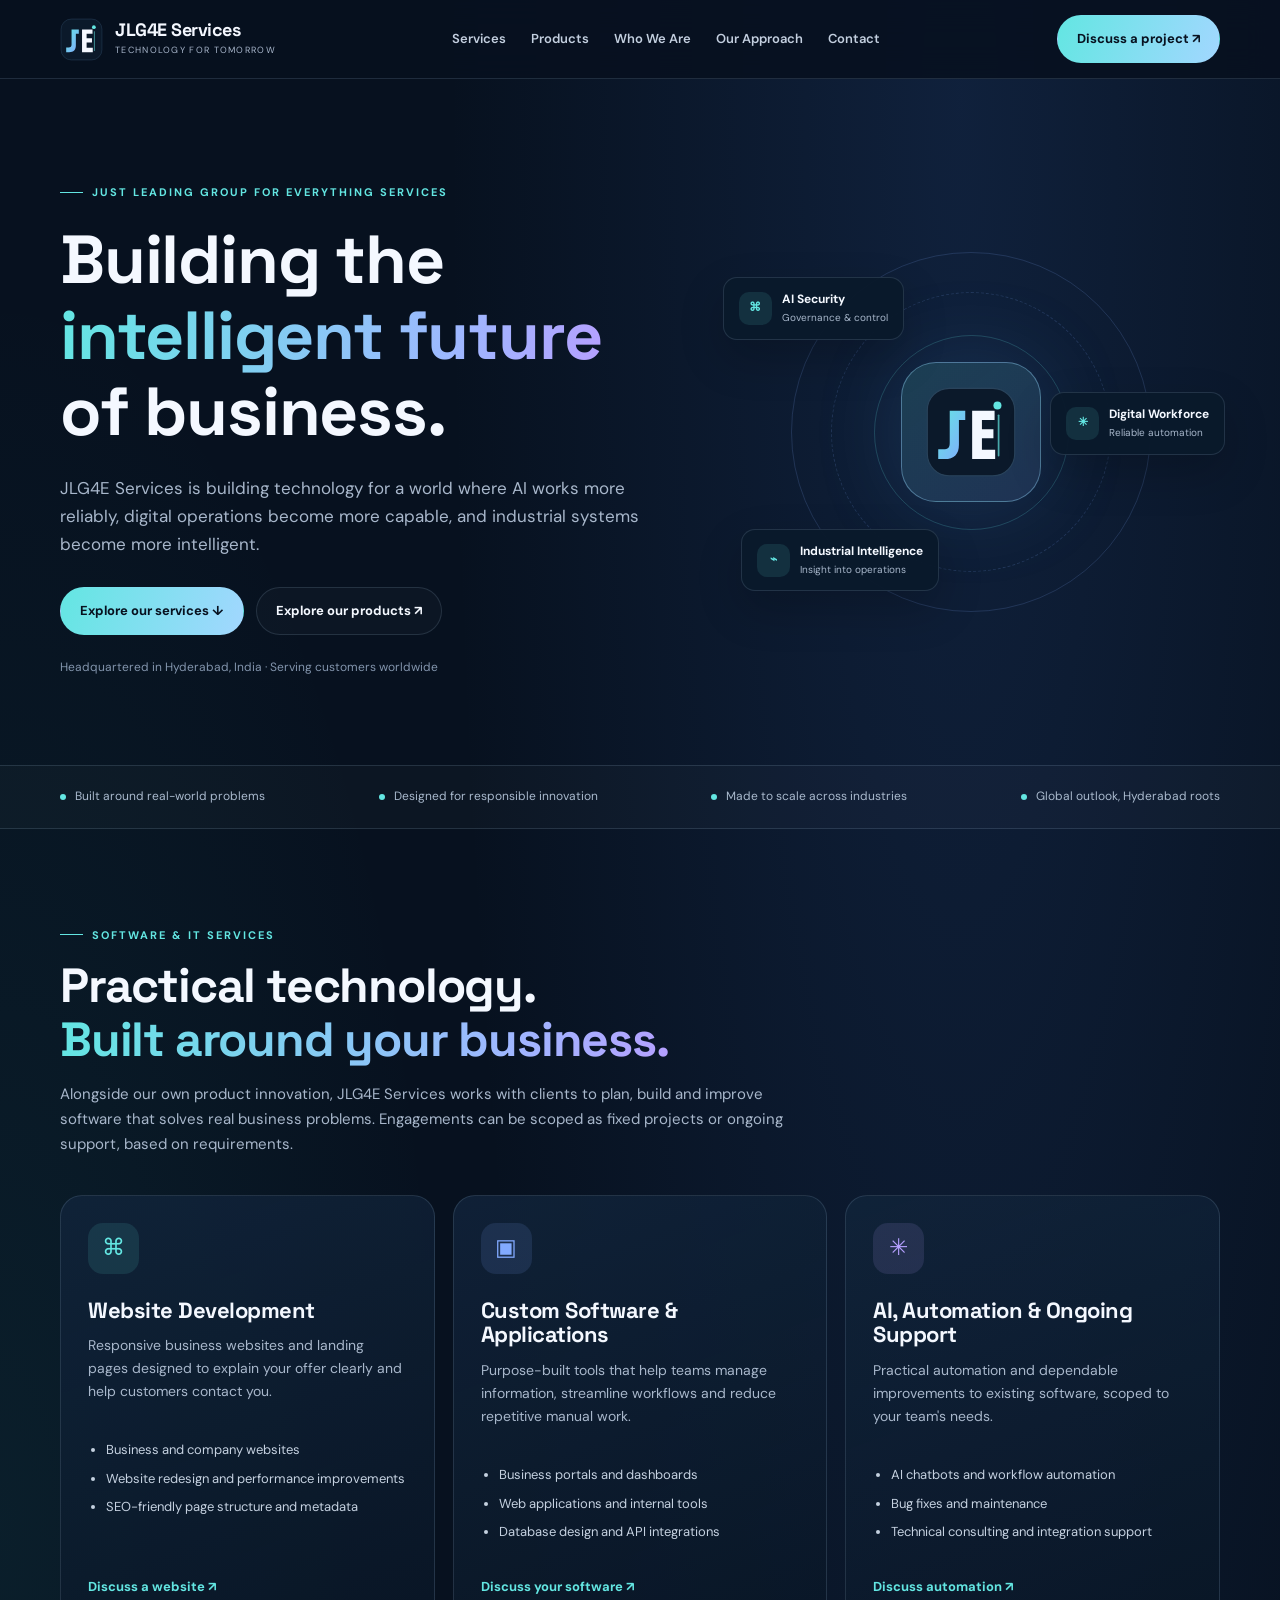
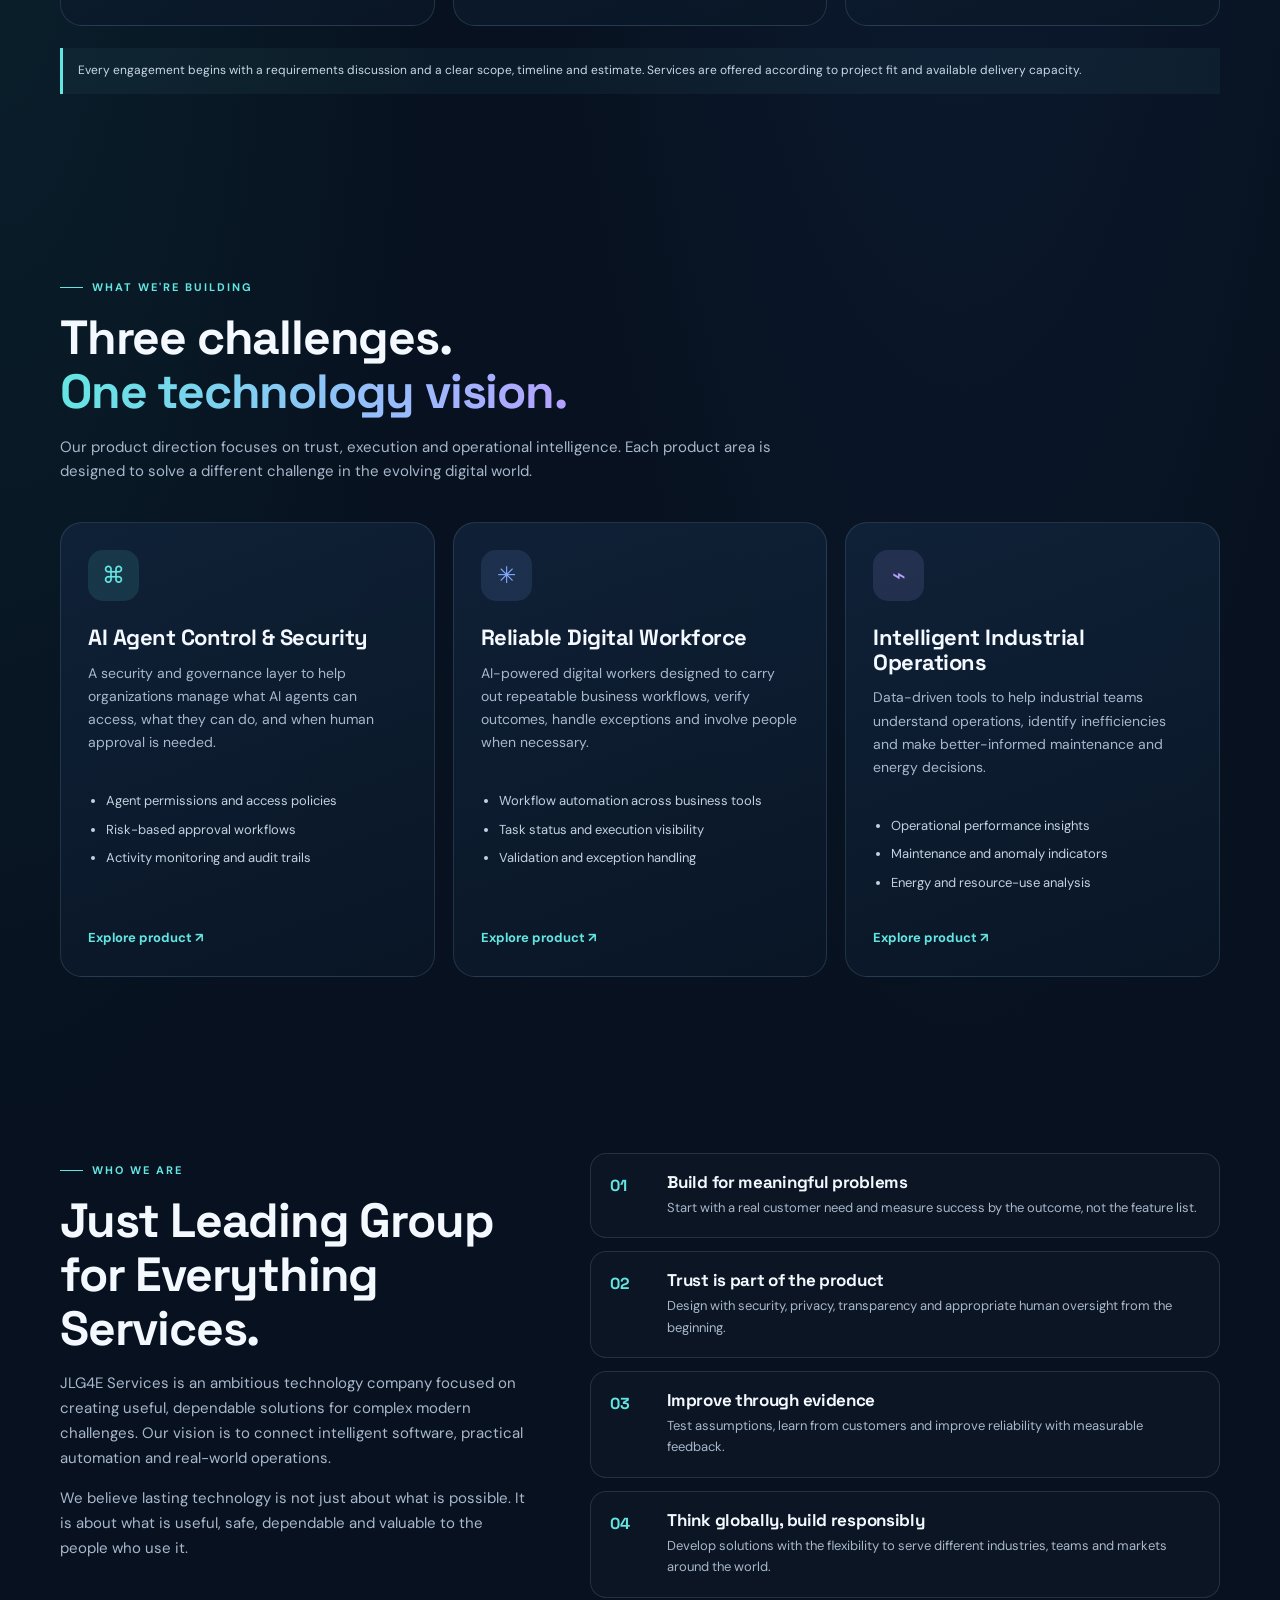
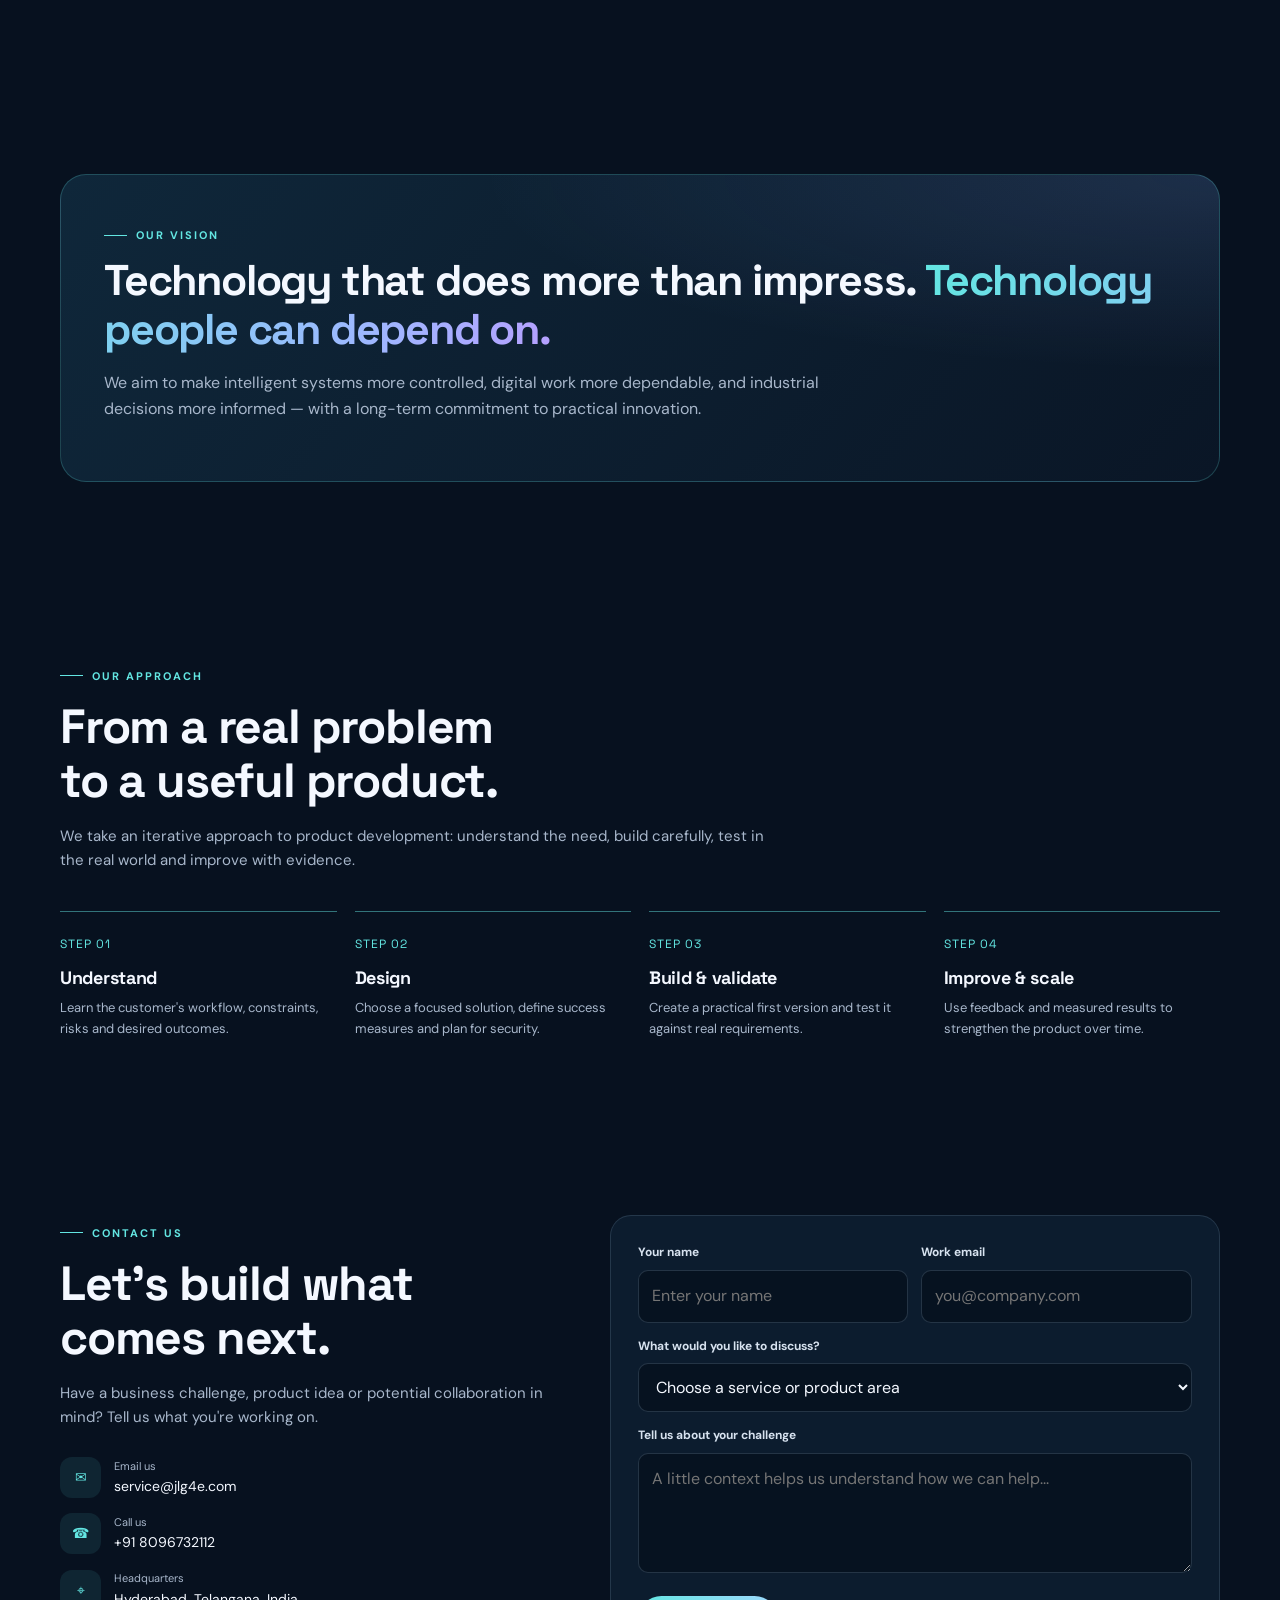
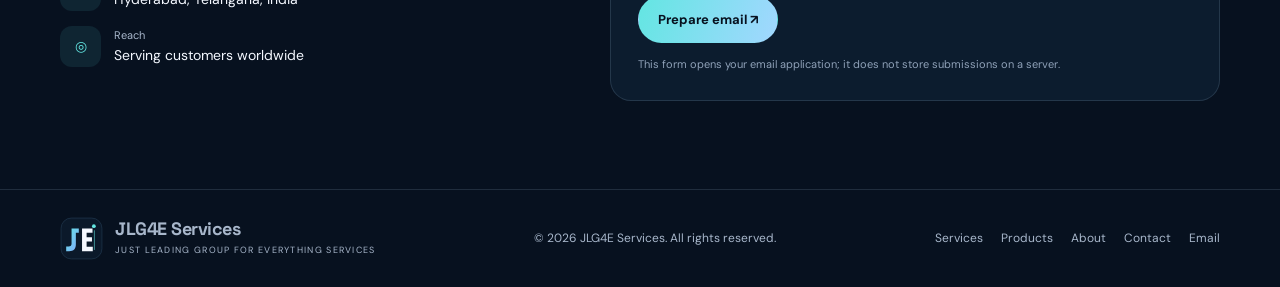
==== index.html @ 0b360278 "Add files via upload" ====
<!doctype html>
<html lang="en"><head><meta charset="utf-8"><meta name="viewport" content="width=device-width,initial-scale=1"><meta name="theme-color" content="#07111f">
<meta name="description" content="JLG4E Services builds technology for software development services, AI agent security, reliable digital workforces, and intelligent industrial operations. Headquartered in Hyderabad, serving customers worldwide.">
<meta name="keywords" content="JLG4E Services, AI agent security, digital workforce, industrial AI, industrial operations, Hyderabad technology company">
<meta property="og:title" content="JLG4E Services | Intelligence That Moves Business Forward"><meta property="og:description" content="AI security, reliable digital workforces, and intelligent industrial operations."><meta property="og:type" content="website">
<title>JLG4E Services | Intelligence That Moves Business Forward</title><link rel="icon" href="assets/logo.svg" type="image/svg+xml"><link rel="stylesheet" href="assets/style.css">
<script type="application/ld+json">{"@context":"https://schema.org","@type":"Organization","name":"JLG4E Services","alternateName":"Just Leading Group for Everything Services","email":"service@jlg4e.com","telephone":"+91 8096732112","address":{"@type":"PostalAddress","addressLocality":"Hyderabad","addressRegion":"Telangana","addressCountry":"IN"},"areaServed":"Worldwide","description":"Software development and IT services, alongside product innovation in AI agent security, reliable digital workforces and intelligent industrial operations."}</script></head><body>
<header class="topbar"><div class="container nav">
<a class="brand" href="index.html"><img src="assets/logo.svg" alt="JLG4E logo"><span><span class="brand-name">JLG4E Services</span><span class="brand-sub">Technology for tomorrow</span></span></a>
<button class="menu-toggle" id="menuToggle" aria-label="Open navigation menu" aria-expanded="false">☰</button>
<nav class="nav-links" id="navLinks" aria-label="Main navigation"><a href="index.html#services">Services</a><a href="index.html#products">Products</a><a href="index.html#about">Who We Are</a><a href="index.html#approach">Our Approach</a><a href="index.html#contact">Contact</a></nav>
<a class="nav-cta" href="index.html#contact">Discuss a project ↗</a></div></header>
<main>
<section class="hero" id="home"><div class="container hero-grid"><div><span class="eyebrow">Just Leading Group for Everything Services</span><h1>Building the <span class="gradient">intelligent future</span> of business.</h1><p class="hero-copy">JLG4E Services is building technology for a world where AI works more reliably, digital operations become more capable, and industrial systems become more intelligent.</p><div class="actions"><a class="button primary" href="#services">Explore our services ↓</a><a class="button secondary" href="#products">Explore our products ↗</a></div><p class="note">Headquartered in Hyderabad, India · Serving customers worldwide</p></div>
<div class="visual" aria-label="Connected intelligent technology illustration"><div class="orbit o1"></div><div class="orbit o2"></div><div class="orbit o3"></div><div class="core"><img src="assets/logo.svg" alt=""></div><div class="float fa"><span class="float-icon">⌘</span><span>AI Security<small>Governance &amp; control</small></span></div><div class="float fb"><span class="float-icon">✳</span><span>Digital Workforce<small>Reliable automation</small></span></div><div class="float fc"><span class="float-icon">⌁</span><span>Industrial Intelligence<small>Insight into operations</small></span></div></div></div></section>
<div class="strip"><div class="container strip-inner"><span class="strip-item">Built around real-world problems</span><span class="strip-item">Designed for responsible innovation</span><span class="strip-item">Made to scale across industries</span><span class="strip-item">Global outlook, Hyderabad roots</span></div></div>

<section id="services"><div class="container"><div class="section-head reveal"><span class="eyebrow">Software &amp; IT services</span><h2>Practical technology.<br><span class="gradient">Built around your business.</span></h2><p>Alongside our own product innovation, JLG4E Services works with clients to plan, build and improve software that solves real business problems. Engagements can be scoped as fixed projects or ongoing support, based on requirements.</p></div><div class="products">
<article class="card reveal"><div class="product-icon">⌘</div><h3>Website Development</h3><p>Responsive business websites and landing pages designed to explain your offer clearly and help customers contact you.</p><ul><li>Business and company websites</li><li>Website redesign and performance improvements</li><li>SEO-friendly page structure and metadata</li></ul><a class="text-link" href="#contact" data-interest="Website development">Discuss a website ↗</a></article>
<article class="card reveal"><div class="product-icon blue">▣</div><h3>Custom Software &amp; Applications</h3><p>Purpose-built tools that help teams manage information, streamline workflows and reduce repetitive manual work.</p><ul><li>Business portals and dashboards</li><li>Web applications and internal tools</li><li>Database design and API integrations</li></ul><a class="text-link" href="#contact" data-interest="Custom software and applications">Discuss your software ↗</a></article>
<article class="card reveal"><div class="product-icon violet">✳</div><h3>AI, Automation &amp; Ongoing Support</h3><p>Practical automation and dependable improvements to existing software, scoped to your team's needs.</p><ul><li>AI chatbots and workflow automation</li><li>Bug fixes and maintenance</li><li>Technical consulting and integration support</li></ul><a class="text-link" href="#contact" data-interest="AI automation and ongoing support">Discuss automation ↗</a></article>
</div><div class="notice" style="margin-top:22px">Every engagement begins with a requirements discussion and a clear scope, timeline and estimate. Services are offered according to project fit and available delivery capacity.</div></div></section>
<section id="products"><div class="container"><div class="section-head reveal"><span class="eyebrow">What we're building</span><h2>Three challenges.<br><span class="gradient">One technology vision.</span></h2><p>Our product direction focuses on trust, execution and operational intelligence. Each product area is designed to solve a different challenge in the evolving digital world.</p></div>
<div class="products">
<article class="card reveal"><div class="product-icon">⌘</div><h3>AI Agent Control &amp; Security</h3><p>A security and governance layer to help organizations manage what AI agents can access, what they can do, and when human approval is needed.</p><ul><li>Agent permissions and access policies</li><li>Risk-based approval workflows</li><li>Activity monitoring and audit trails</li></ul><a class="text-link" href="products/ai-agent-security.html">Explore product ↗</a></article>
<article class="card reveal"><div class="product-icon blue">✳</div><h3>Reliable Digital Workforce</h3><p>AI-powered digital workers designed to carry out repeatable business workflows, verify outcomes, handle exceptions and involve people when necessary.</p><ul><li>Workflow automation across business tools</li><li>Task status and execution visibility</li><li>Validation and exception handling</li></ul><a class="text-link" href="products/digital-workforce.html">Explore product ↗</a></article>
<article class="card reveal"><div class="product-icon violet">⌁</div><h3>Intelligent Industrial Operations</h3><p>Data-driven tools to help industrial teams understand operations, identify inefficiencies and make better-informed maintenance and energy decisions.</p><ul><li>Operational performance insights</li><li>Maintenance and anomaly indicators</li><li>Energy and resource-use analysis</li></ul><a class="text-link" href="products/industrial-operations.html">Explore product ↗</a></article>
</div></div></section>
<section id="about"><div class="container about-grid"><div class="about-title reveal"><span class="eyebrow">Who we are</span><h2>Just Leading Group for Everything Services.</h2><p>JLG4E Services is an ambitious technology company focused on creating useful, dependable solutions for complex modern challenges. Our vision is to connect intelligent software, practical automation and real-world operations.</p><p>We believe lasting technology is not just about what is possible. It is about what is useful, safe, dependable and valuable to the people who use it.</p></div><div class="principles">
<div class="principle reveal"><div class="number">01</div><div><h3>Build for meaningful problems</h3><p>Start with a real customer need and measure success by the outcome, not the feature list.</p></div></div>
<div class="principle reveal"><div class="number">02</div><div><h3>Trust is part of the product</h3><p>Design with security, privacy, transparency and appropriate human oversight from the beginning.</p></div></div>
<div class="principle reveal"><div class="number">03</div><div><h3>Improve through evidence</h3><p>Test assumptions, learn from customers and improve reliability with measurable feedback.</p></div></div>
<div class="principle reveal"><div class="number">04</div><div><h3>Think globally, build responsibly</h3><p>Develop solutions with the flexibility to serve different industries, teams and markets around the world.</p></div></div>
</div></div></section>
<section><div class="container"><div class="vision reveal"><span class="eyebrow">Our vision</span><h2>Technology that does more than impress. <span class="gradient">Technology people can depend on.</span></h2><p>We aim to make intelligent systems more controlled, digital work more dependable, and industrial decisions more informed — with a long-term commitment to practical innovation.</p></div></div></section>
<section id="approach"><div class="container"><div class="section-head reveal"><span class="eyebrow">Our approach</span><h2>From a real problem<br>to a useful product.</h2><p>We take an iterative approach to product development: understand the need, build carefully, test in the real world and improve with evidence.</p></div><div class="steps">
<div class="step reveal"><span class="step-no">STEP 01</span><h3>Understand</h3><p>Learn the customer's workflow, constraints, risks and desired outcomes.</p></div><div class="step reveal"><span class="step-no">STEP 02</span><h3>Design</h3><p>Choose a focused solution, define success measures and plan for security.</p></div><div class="step reveal"><span class="step-no">STEP 03</span><h3>Build &amp; validate</h3><p>Create a practical first version and test it against real requirements.</p></div><div class="step reveal"><span class="step-no">STEP 04</span><h3>Improve &amp; scale</h3><p>Use feedback and measured results to strengthen the product over time.</p></div>
</div></div></section>
<section id="contact"><div class="container contact-grid"><div class="contact-copy reveal"><span class="eyebrow">Contact us</span><h2>Let's build what comes next.</h2><p>Have a business challenge, product idea or potential collaboration in mind? Tell us what you're working on.</p><div class="details">
<a class="detail" href="mailto:service@jlg4e.com"><span class="detail-icon">✉</span><span><small>Email us</small>service@jlg4e.com</span></a><a class="detail" href="tel:+918096732112"><span class="detail-icon">☎</span><span><small>Call us</small>+91 8096732112</span></a><div class="detail"><span class="detail-icon">⌖</span><span><small>Headquarters</small>Hyderabad, Telangana, India</span></div><div class="detail"><span class="detail-icon">◎</span><span><small>Reach</small>Serving customers worldwide</span></div></div></div>
<form class="form reveal" id="contactForm"><div class="form-row"><div class="field"><label for="name">Your name</label><input id="name" name="name" autocomplete="name" placeholder="Enter your name" required></div><div class="field"><label for="email">Work email</label><input id="email" name="email" type="email" autocomplete="email" placeholder="you@company.com" required></div></div><div class="field"><label for="interest">What would you like to discuss?</label><select id="interest" name="interest" required><option value="">Choose a service or product area</option><option>Website development</option><option>Custom software and applications</option><option>AI automation and ongoing support</option><option>AI Agent Control &amp; Security</option><option>Reliable Digital Workforce</option><option>Intelligent Industrial Operations</option><option>Partnership or general enquiry</option></select></div><div class="field"><label for="message">Tell us about your challenge</label><textarea id="message" name="message" placeholder="A little context helps us understand how we can help..." required></textarea></div><button class="button primary" type="submit">Prepare email ↗</button><p class="form-note">This form opens your email application; it does not store submissions on a server.</p></form>
</div></section></main>
<footer><div class="container footer-inner">
<a class="brand" href="index.html"><img src="assets/logo.svg" alt=""><span><span class="brand-name">JLG4E Services</span><span class="brand-sub">Just Leading Group for Everything Services</span></span></a>
<div>© <span class="year"></span> JLG4E Services. All rights reserved.</div><div class="footer-links"><a href="index.html#services">Services</a><a href="index.html#products">Products</a><a href="index.html#about">About</a><a href="index.html#contact">Contact</a><a href="mailto:service@jlg4e.com">Email</a></div></div></footer>
<script>
const toggle=document.getElementById('menuToggle'),nav=document.getElementById('navLinks');
if(toggle&&nav){toggle.addEventListener('click',()=>{const open=nav.classList.toggle('open');toggle.setAttribute('aria-expanded',String(open));toggle.textContent=open?'✕':'☰';});nav.querySelectorAll('a').forEach(a=>a.addEventListener('click',()=>{nav.classList.remove('open');toggle.setAttribute('aria-expanded','false');toggle.textContent='☰';}));}
document.querySelectorAll('.year').forEach(el=>el.textContent=new Date().getFullYear());
if('IntersectionObserver' in window){const ob=new IntersectionObserver(es=>es.forEach(e=>{if(e.isIntersecting){e.target.classList.add('visible');ob.unobserve(e.target);}}),{threshold:.12});document.querySelectorAll('.reveal').forEach(el=>ob.observe(el));}else{document.querySelectorAll('.reveal').forEach(el=>el.classList.add('visible'));}
document.querySelectorAll('[data-interest]').forEach(a=>a.addEventListener('click',()=>{const choice=document.getElementById('interest');if(choice){const value=a.getAttribute('data-interest');for(const option of choice.options){if(option.text===value){choice.value=option.value;break;}}}}));
const form=document.getElementById('contactForm');if(form){form.addEventListener('submit',e=>{e.preventDefault();const f=e.currentTarget;const subject=encodeURIComponent('JLG4E Services enquiry: '+f.elements.interest.value);const body=encodeURIComponent('Hello JLG4E Services,\n\nName: '+f.elements.name.value.trim()+'\nEmail: '+f.elements.email.value.trim()+'\nArea of interest: '+f.elements.interest.value+'\n\nMessage:\n'+f.elements.message.value.trim());window.location.href='mailto:service@jlg4e.com?subject='+subject+'&body='+body;});}
</script>
</body></html>
---- assets/style.css ----
@import url('https://fonts.googleapis.com/css2?family=DM+Sans:wght@400;500;600;700&family=Space+Grotesk:wght@400;500;600;700&display=swap');
:root{--bg:#07111f;--soft:#0b192a;--panel:rgba(15,32,52,.78);--line:rgba(174,204,235,.15);--text:#f4f8ff;--muted:#a8b7cb;--cyan:#63e6e2;--blue:#82aaff;--violet:#b5a0ff;--max:1160px;--radius:22px}
*{box-sizing:border-box}html{scroll-behavior:smooth;scroll-padding-top:90px}body{margin:0;background:radial-gradient(ellipse at 75% 2%,rgba(55,104,190,.18),transparent 32rem),radial-gradient(ellipse at 0% 30%,rgba(48,190,183,.08),transparent 28rem),var(--bg);color:var(--text);font-family:"DM Sans",sans-serif;line-height:1.65;-webkit-font-smoothing:antialiased}a{color:inherit;text-decoration:none}button,input,textarea,select{font:inherit}.container{width:min(var(--max),calc(100% - 44px));margin-inline:auto}.topbar{position:sticky;top:0;z-index:50;background:rgba(7,17,31,.88);backdrop-filter:blur(16px);border-bottom:1px solid var(--line)}.nav{min-height:78px;display:flex;align-items:center;justify-content:space-between;gap:24px}.brand{display:inline-flex;align-items:center;gap:12px;min-width:max-content}.brand img{width:43px;height:43px}.brand-name{font-family:"Space Grotesk",sans-serif;font-size:18px;font-weight:700;letter-spacing:-.5px;line-height:1.1;display:block}.brand-sub{display:block;color:var(--muted);font-size:9px;letter-spacing:1.3px;text-transform:uppercase;margin-top:4px}.nav-links{display:flex;align-items:center;gap:25px;color:#c3cfdf;font-size:13px;font-weight:600}.nav-links a:hover,.footer-links a:hover{color:var(--cyan)}.nav-cta,.button{display:inline-flex;justify-content:center;align-items:center;gap:9px;border-radius:999px;padding:12px 19px;font-weight:700;font-size:13px;border:1px solid transparent;transition:transform .2s,border-color .2s;cursor:pointer}.nav-cta,.primary{background:linear-gradient(110deg,var(--cyan),#a2d7ff);color:#07111f}.nav-cta:hover,.button:hover{transform:translateY(-2px)}.secondary{color:var(--text);border-color:var(--line);background:rgba(255,255,255,.025)}.secondary:hover{border-color:rgba(99,230,226,.55)}.menu-toggle{display:none;background:transparent;color:var(--text);border:1px solid var(--line);border-radius:12px;padding:8px 11px}.eyebrow{display:inline-flex;align-items:center;gap:9px;color:var(--cyan);text-transform:uppercase;letter-spacing:2px;font-size:11px;font-weight:700}.eyebrow:before{content:"";display:inline-block;width:23px;height:1px;background:var(--cyan)}h1,h2,h3{font-family:"Space Grotesk",sans-serif;letter-spacing:-1.2px;line-height:1.12;margin:0}.gradient{color:var(--cyan);background:linear-gradient(100deg,var(--cyan),#9db8ff 72%,var(--violet));-webkit-background-clip:text;background-clip:text;-webkit-text-fill-color:transparent}.hero{padding:96px 0 76px}.hero-grid{display:grid;grid-template-columns:1.1fr .9fr;gap:55px;align-items:center}.hero h1{font-size:clamp(42px,5.4vw,68px);margin-top:20px}.hero-copy{max-width:630px;color:var(--muted);font-size:17px;margin:24px 0 29px}.actions{display:flex;flex-wrap:wrap;gap:12px}.note{margin-top:23px;color:#8294ac;font-size:12px}.visual{position:relative;min-height:390px;display:grid;place-items:center}.orbit{position:absolute;border:1px solid rgba(130,170,255,.17);border-radius:50%}.o1{width:360px;height:360px}.o2{width:280px;height:280px;border-style:dashed;animation:rotate 42s linear infinite}.o3{width:195px;height:195px;border-color:rgba(99,230,226,.2)}.core{width:140px;height:140px;border-radius:35px;display:grid;place-items:center;background:linear-gradient(145deg,rgba(99,230,226,.17),rgba(130,170,255,.15));border:1px solid rgba(150,218,255,.4);box-shadow:0 0 90px rgba(76,151,224,.16)}.core img{width:92px;height:92px}.float{position:absolute;padding:12px 15px;background:rgba(10,25,43,.96);border:1px solid var(--line);border-radius:14px;box-shadow:0 18px 45px #0003;font-size:12px;font-weight:700;display:flex;gap:10px;align-items:center}.float small{display:block;color:var(--muted);font-size:10px;font-weight:400}.float-icon{width:33px;height:33px;display:grid;place-items:center;border-radius:10px;color:var(--cyan);background:#63e6e21c}.fa{top:40px;left:0}.fb{top:155px;right:-5px}.fc{bottom:36px;left:18px}.strip{border-block:1px solid var(--line);background:#ffffff05}.strip-inner{display:flex;justify-content:space-between;align-items:center;gap:20px;flex-wrap:wrap;padding:21px 0;color:#a9b9cd;font-size:12px}.strip-item:before{content:"";display:inline-block;width:6px;height:6px;border-radius:50%;background:var(--cyan);margin-right:9px;vertical-align:middle}section{padding:88px 0}.section-head{max-width:730px;margin-bottom:38px}.section-head h2,.about-title h2,.contact-copy h2{font-size:clamp(32px,4vw,48px);margin-top:15px}.section-head p,.about-title p,.contact-copy>p{color:var(--muted);font-size:15px;margin-top:16px}.products{display:grid;grid-template-columns:repeat(3,1fr);gap:18px}.card{padding:27px;border-radius:var(--radius);background:linear-gradient(160deg,rgba(17,36,59,.84),rgba(10,23,39,.8));border:1px solid var(--line);display:flex;flex-direction:column;position:relative;overflow:hidden;transition:transform .25s,border-color .25s}.card:hover{transform:translateY(-5px);border-color:#63e6e26b}.product-icon{width:51px;height:51px;border-radius:15px;display:grid;place-items:center;font-size:23px;margin-bottom:24px;background:#63e6e21c;color:var(--cyan)}.blue{background:#82aaff20;color:var(--blue)}.violet{background:#b5a0ff20;color:var(--violet)}.card h3{font-size:22px;letter-spacing:-.5px;margin-bottom:12px}.card p{color:var(--muted);font-size:14px;margin:0 0 16px}.card ul,.feature-list{padding-left:18px;color:#c5d1e0;font-size:13px}.card li,.feature-list li{margin:7px 0}.text-link{margin-top:auto;padding-top:14px;color:var(--cyan);font-size:13px;font-weight:700}.about-grid,.contact-grid{display:grid;grid-template-columns:.85fr 1.15fr;gap:65px;align-items:start}.principles{display:grid;gap:13px}.principle{display:grid;grid-template-columns:42px 1fr;gap:15px;padding:19px;border:1px solid var(--line);border-radius:16px;background:#ffffff05}.number{color:var(--cyan);font-family:"Space Grotesk";font-weight:700}.principle h3{font-size:17px;letter-spacing:-.3px;margin-bottom:5px}.principle p{color:var(--muted);font-size:13px;margin:0}.vision{padding:43px;border-radius:26px;border:1px solid #63e6e238;background:radial-gradient(ellipse at 100% 0%,#82aaff26,transparent 45%),linear-gradient(130deg,#0f273a,#0a1626);}.vision h2{font-size:clamp(30px,4vw,43px);margin-top:13px}.vision p{color:var(--muted);max-width:750px}.steps{display:grid;grid-template-columns:repeat(4,1fr);gap:18px}.step{border-top:1px solid #63e6e277;padding-top:18px}.step-no{font-family:"Space Grotesk";color:var(--cyan);font-size:12px;letter-spacing:1px}.step h3{font-size:18px;margin:12px 0 8px;letter-spacing:-.3px}.step p{color:var(--muted);font-size:13px;margin:0}.contact-grid{grid-template-columns:.9fr 1.1fr;gap:50px}.details{display:grid;gap:15px;margin-top:27px}.detail{display:flex;gap:13px;align-items:center;font-size:14px}.detail-icon{width:41px;height:41px;display:grid;place-items:center;border-radius:12px;background:#63e6e218;color:var(--cyan)}.detail small{display:block;color:var(--muted);font-size:11px}.form{padding:27px;border:1px solid var(--line);background:var(--panel);border-radius:21px}.form-row{display:grid;grid-template-columns:1fr 1fr;gap:13px}.field{margin-bottom:14px}.field label{display:block;color:#d7e2ef;font-size:12px;font-weight:700;margin-bottom:7px}.field input,.field textarea,.field select{width:100%;border:1px solid #aecceb2e;background:#040d18a0;color:var(--text);padding:12px 13px;border-radius:10px;outline:none}.field input:focus,.field textarea:focus,.field select:focus{border-color:var(--cyan)}.field textarea{min-height:120px;resize:vertical}.field option{background:var(--soft)}.form-note{color:#8fa1b8;font-size:11px;margin:12px 0 0}footer{border-top:1px solid var(--line);padding:27px 0}.footer-inner{display:flex;justify-content:space-between;align-items:center;gap:20px;color:var(--muted);font-size:12px}.footer-links{display:flex;gap:18px;flex-wrap:wrap}.back-link{display:inline-block;color:var(--cyan);font-size:13px;margin-bottom:25px}.detail-hero{padding:76px 0 50px}.detail-hero h1{font-size:clamp(39px,5vw,61px);margin-top:18px;max-width:900px}.detail-hero .hero-copy{max-width:780px}.detail-layout{display:grid;grid-template-columns:1fr .75fr;gap:38px;align-items:start}.content-panel{border:1px solid var(--line);background:#ffffff05;border-radius:20px;padding:27px}.content-panel h2{font-size:25px;margin-bottom:15px}.content-panel p{color:var(--muted);font-size:14px}.content-panel+.content-panel{margin-top:17px}.side-panel{position:sticky;top:105px}.side-panel h3{font-size:19px;margin-bottom:13px}.tag-list{display:flex;flex-wrap:wrap;gap:8px}.tag{border:1px solid var(--line);border-radius:999px;padding:7px 10px;color:#d5e0ed;font-size:11px}.notice{border-left:3px solid var(--cyan);padding:13px 15px;background:#63e6e20c;color:#c8d8e8;font-size:12px;margin-top:20px}.reveal{opacity:0;transform:translateY(14px);transition:opacity .55s,transform .55s}.reveal.visible{opacity:1;transform:none}@keyframes rotate{to{transform:rotate(360deg)}}@media(prefers-reduced-motion:reduce){*,*:before,*:after{scroll-behavior:auto!important;animation:none!important;transition:none!important}.reveal{opacity:1;transform:none}}@media(max-width:900px){.hero-grid{grid-template-columns:1fr;gap:22px}.visual{min-height:350px}.products{grid-template-columns:1fr}.about-grid,.contact-grid,.detail-layout{grid-template-columns:1fr;gap:30px}.steps{grid-template-columns:repeat(2,1fr)}.side-panel{position:static}}@media(max-width:680px){.container{width:calc(100% - 30px)}.nav{min-height:69px}.menu-toggle{display:inline-flex}.nav-cta{display:none}.nav-links{display:none;position:absolute;left:15px;right:15px;top:68px;padding:15px;flex-direction:column;align-items:stretch;gap:0;background:#0b192a;border:1px solid var(--line);border-radius:15px}.nav-links.open{display:flex}.nav-links a{padding:11px 8px}.brand-name{font-size:16px}.brand img{width:39px;height:39px}.hero{padding:60px 0 45px}.hero h1{font-size:clamp(39px,11vw,54px)}.hero-copy{font-size:15px}.visual{min-height:305px;transform:scale(.85);margin:-15px -20px}.o1{width:320px;height:320px}.o2{width:250px;height:250px}.o3{width:175px;height:175px}.fa{top:5px}.fb{top:115px}.fc{bottom:5px}.strip-inner{justify-content:flex-start;gap:12px 20px}section{padding:65px 0}.vision{padding:27px}.steps{grid-template-columns:1fr}.form-row{grid-template-columns:1fr;gap:0}.form{padding:19px}.footer-inner{align-items:flex-start;flex-direction:column}.detail-hero{padding:55px 0 35px}.content-panel{padding:21px}}
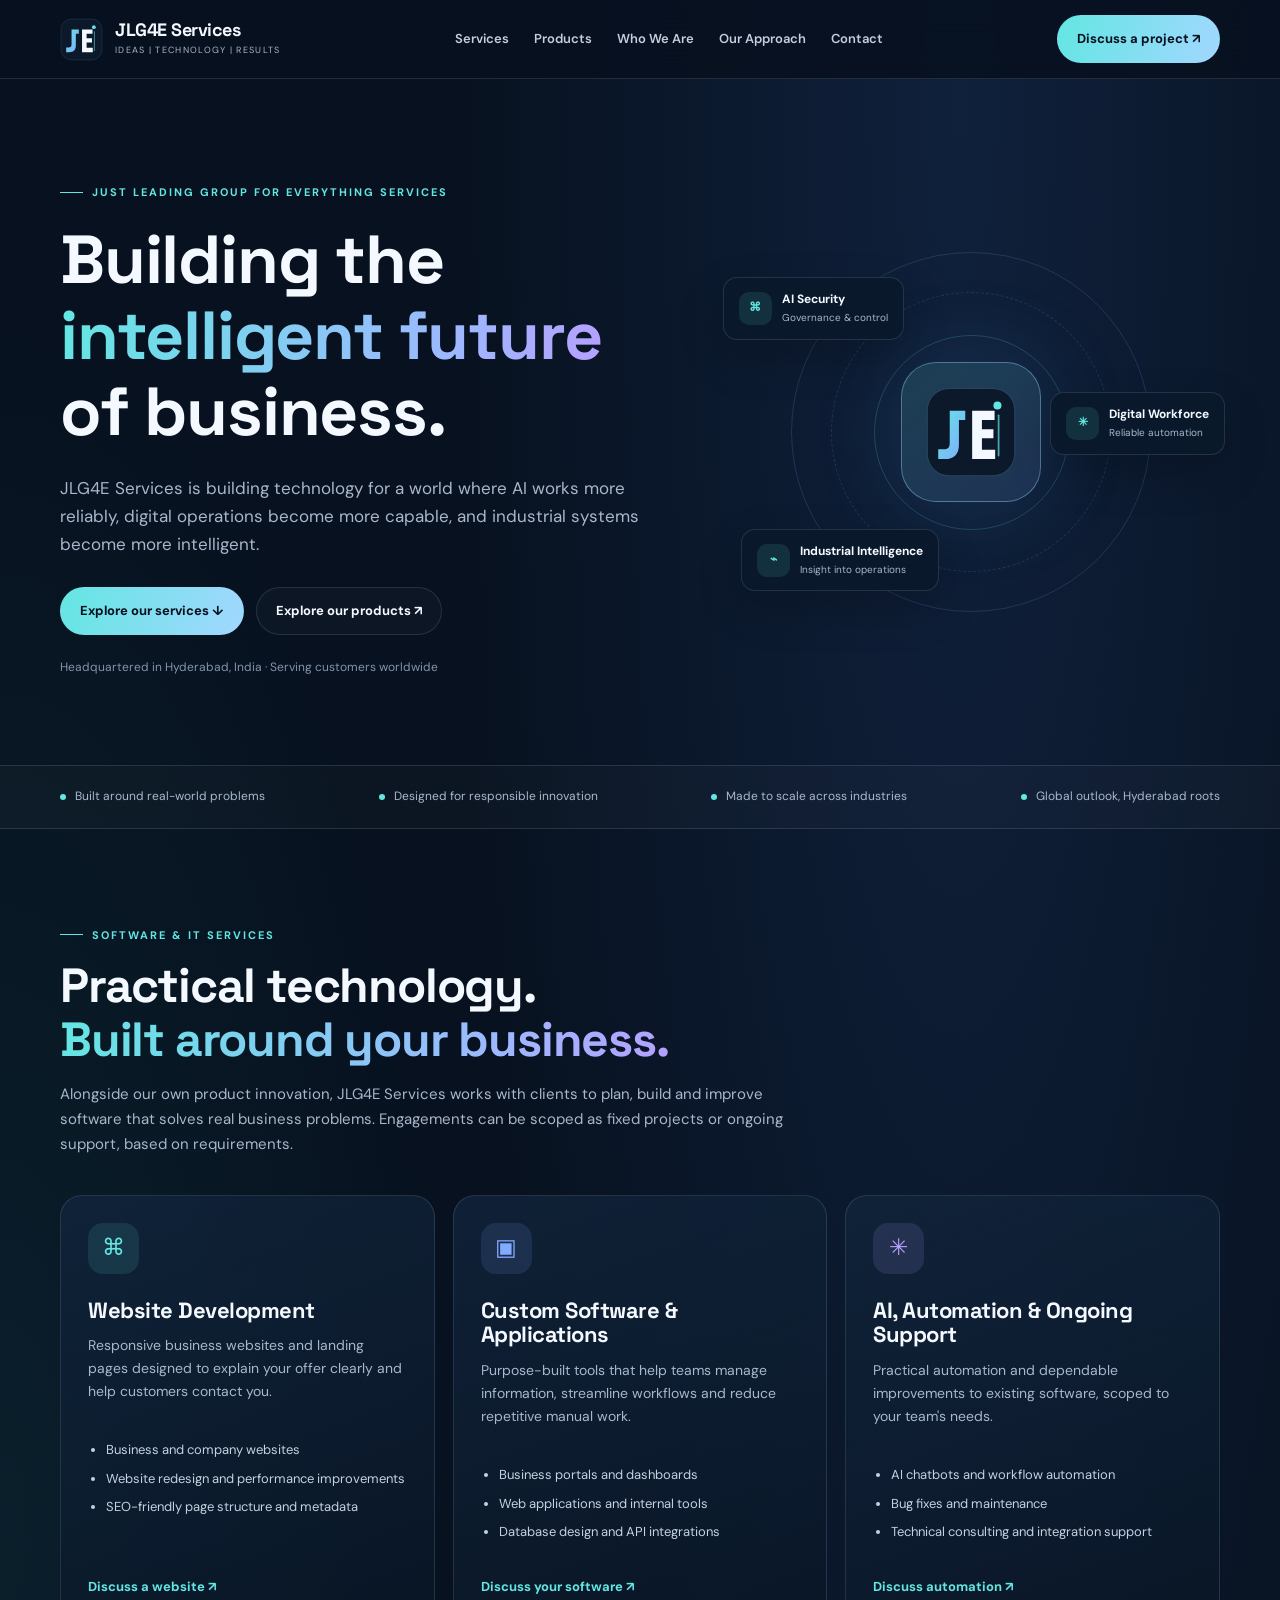
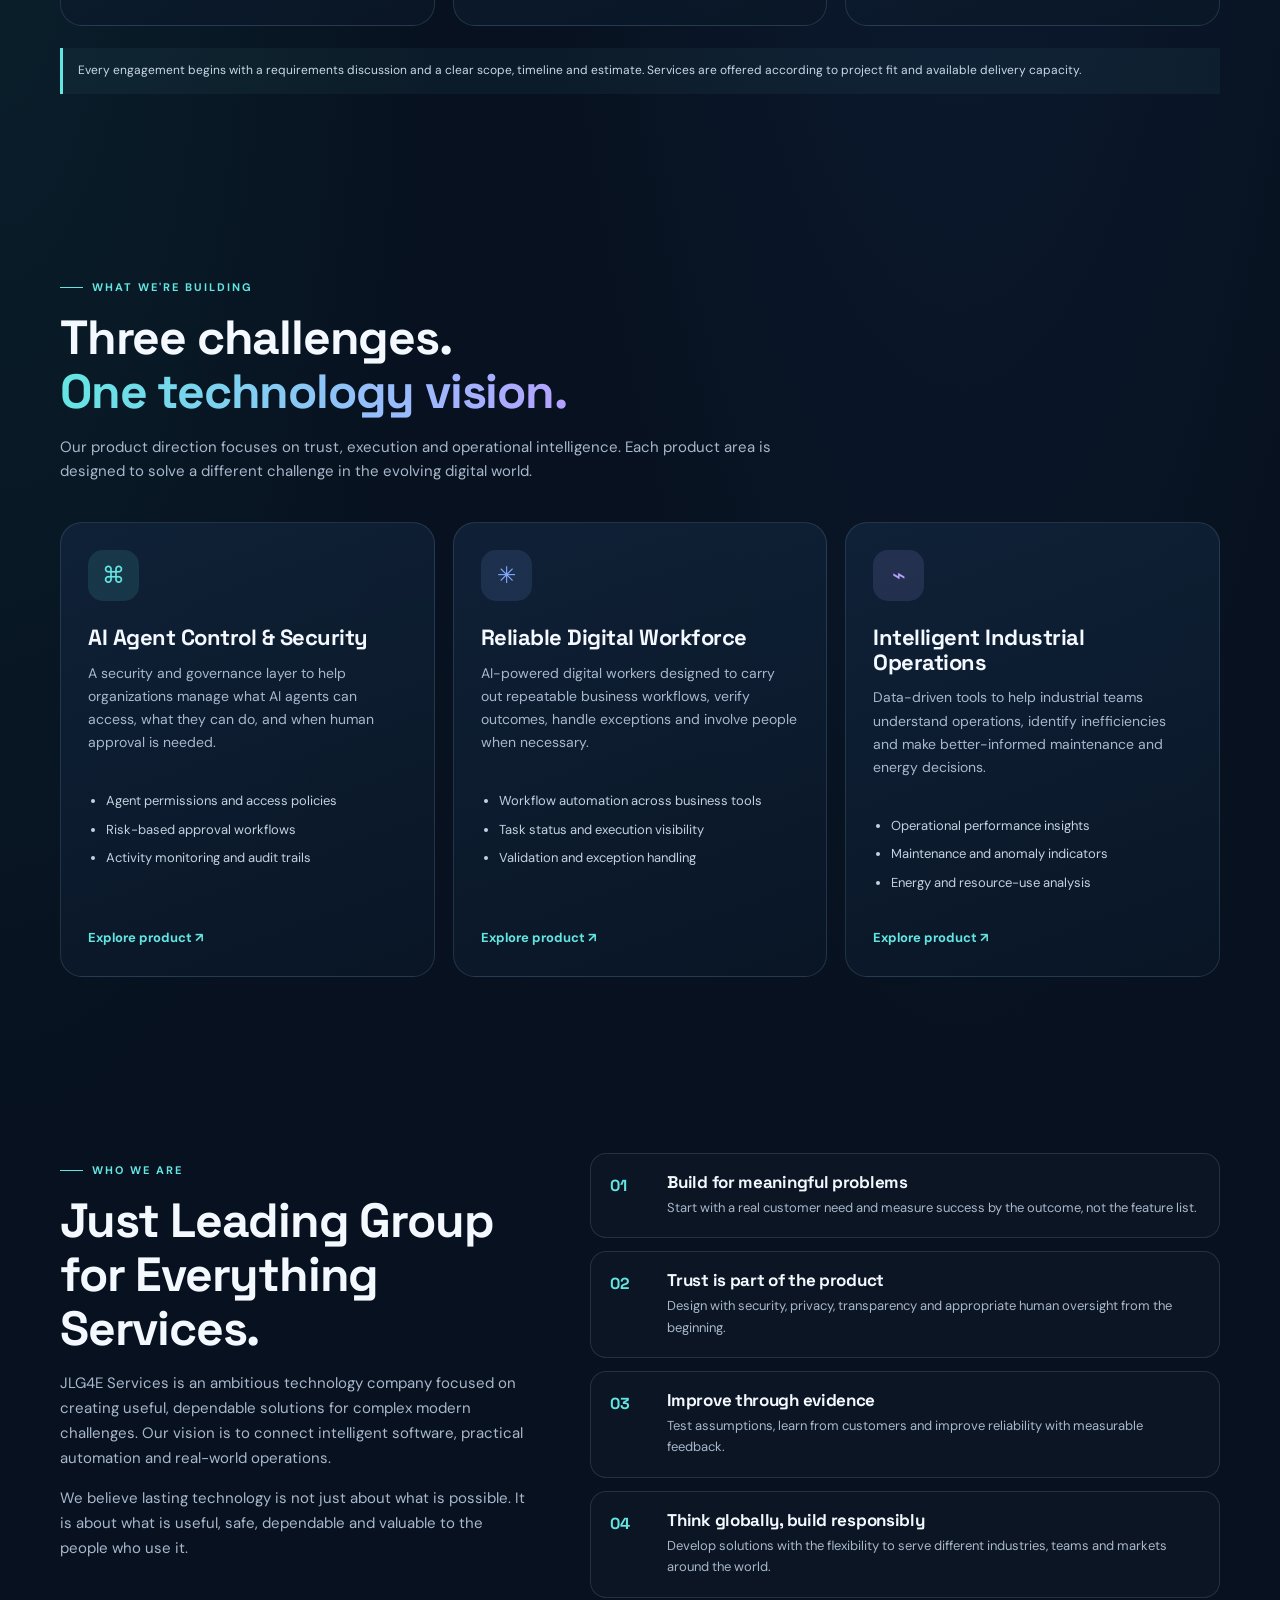
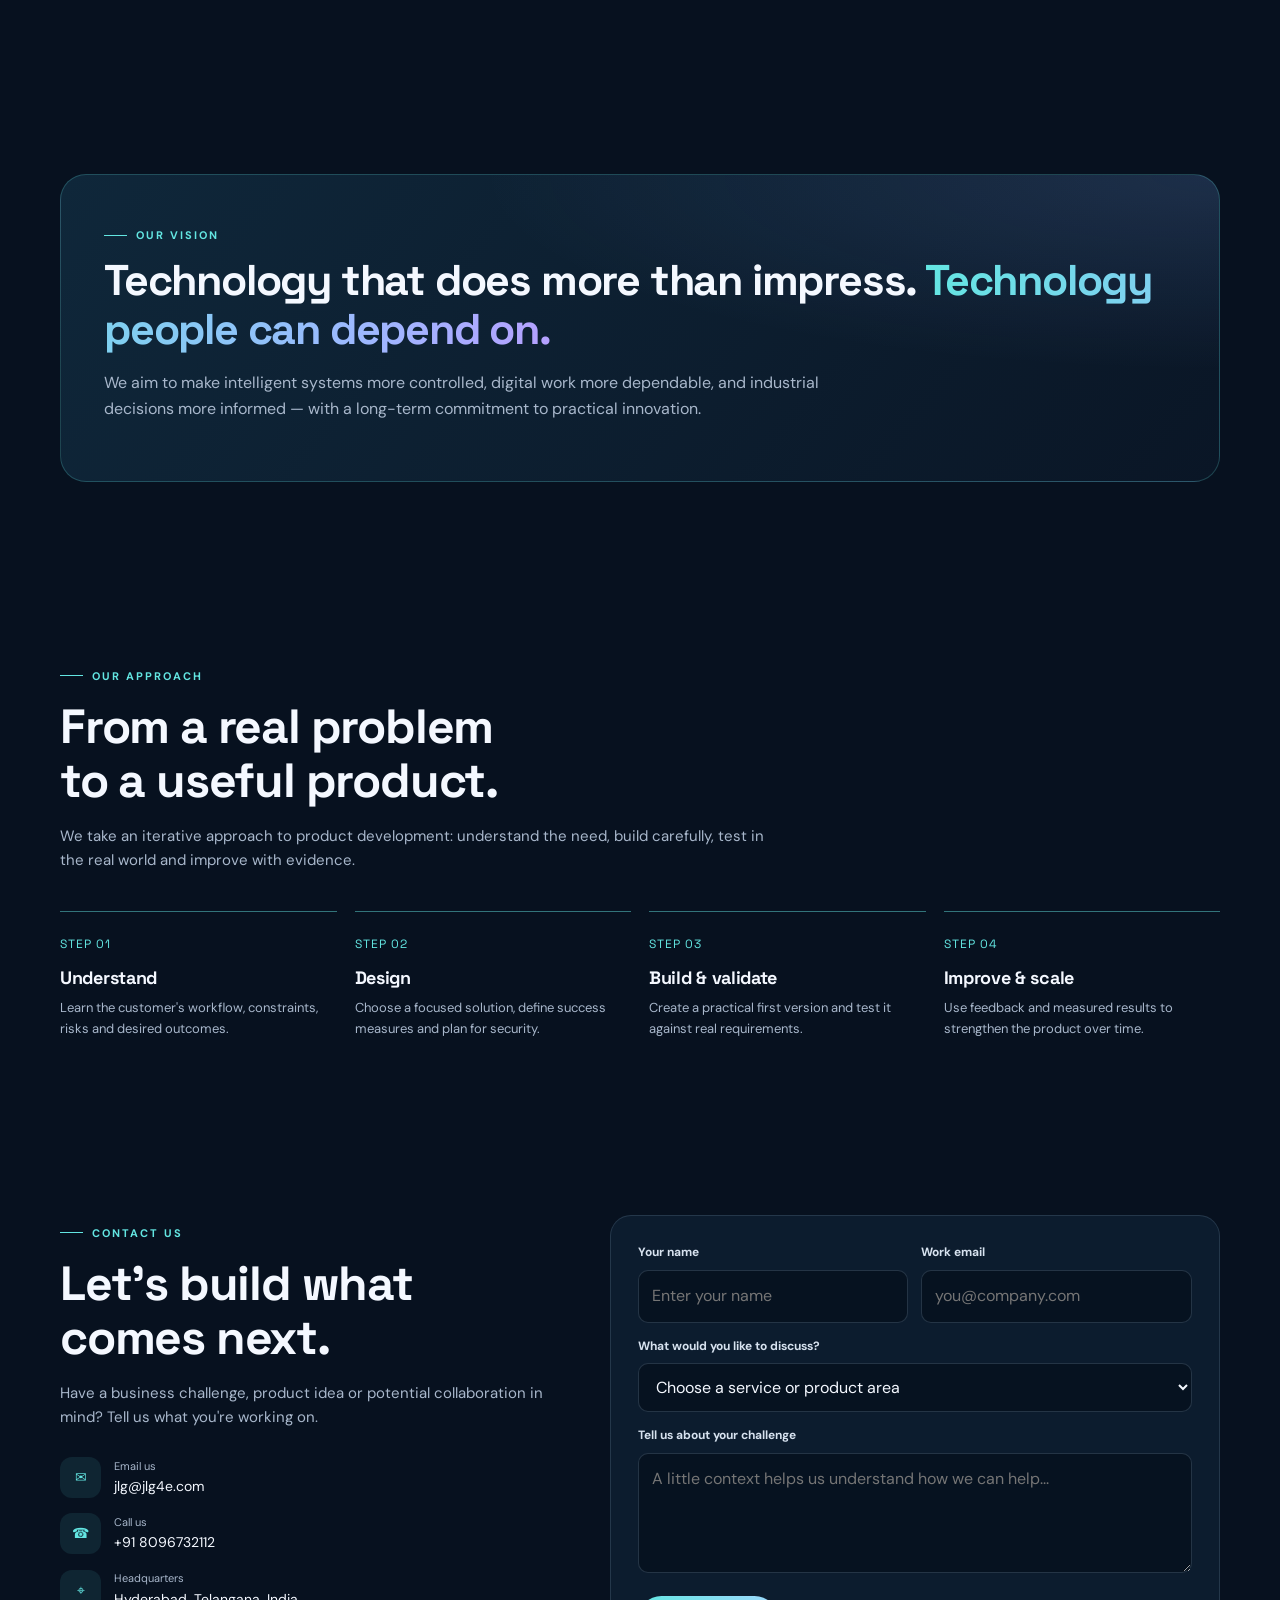
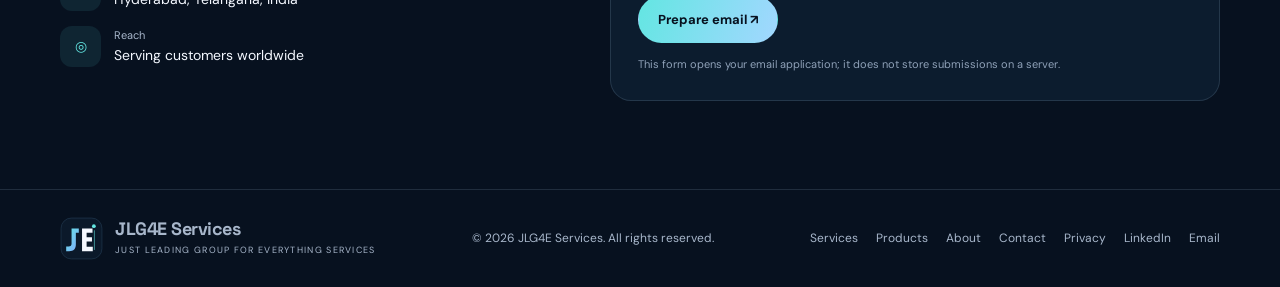
==== commit 1fe651bb: "Add files via upload" ====
--- a/index.html
+++ b/index.html
@@ -1,24 +1,12 @@
-<!doctype html>
-<html lang="en"><head><meta charset="utf-8"><meta name="viewport" content="width=device-width,initial-scale=1"><meta name="theme-color" content="#07111f">
-<meta name="description" content="JLG4E Services builds technology for software development services, AI agent security, reliable digital workforces, and intelligent industrial operations. Headquartered in Hyderabad, serving customers worldwide.">
-<meta name="keywords" content="JLG4E Services, AI agent security, digital workforce, industrial AI, industrial operations, Hyderabad technology company">
-<meta property="og:title" content="JLG4E Services | Intelligence That Moves Business Forward"><meta property="og:description" content="AI security, reliable digital workforces, and intelligent industrial operations."><meta property="og:type" content="website">
-<title>JLG4E Services | Intelligence That Moves Business Forward</title><link rel="icon" href="assets/logo.svg" type="image/svg+xml"><link rel="stylesheet" href="assets/style.css">
-<script type="application/ld+json">{"@context":"https://schema.org","@type":"Organization","name":"JLG4E Services","alternateName":"Just Leading Group for Everything Services","email":"service@jlg4e.com","telephone":"+91 8096732112","address":{"@type":"PostalAddress","addressLocality":"Hyderabad","addressRegion":"Telangana","addressCountry":"IN"},"areaServed":"Worldwide","description":"Software development and IT services, alongside product innovation in AI agent security, reliable digital workforces and intelligent industrial operations."}</script></head><body>
-<header class="topbar"><div class="container nav">
-<a class="brand" href="index.html"><img src="assets/logo.svg" alt="JLG4E logo"><span><span class="brand-name">JLG4E Services</span><span class="brand-sub">Technology for tomorrow</span></span></a>
-<button class="menu-toggle" id="menuToggle" aria-label="Open navigation menu" aria-expanded="false">☰</button>
-<nav class="nav-links" id="navLinks" aria-label="Main navigation"><a href="index.html#services">Services</a><a href="index.html#products">Products</a><a href="index.html#about">Who We Are</a><a href="index.html#approach">Our Approach</a><a href="index.html#contact">Contact</a></nav>
-<a class="nav-cta" href="index.html#contact">Discuss a project ↗</a></div></header>
-<main>
+<!doctype html><html lang="en"><head><meta charset="utf-8"><meta name="viewport" content="width=device-width,initial-scale=1"><meta name="theme-color" content="#07111f"><title>JLG4E Services | Intelligence That Moves Business Forward</title><meta name="description" content="JLG4E Services builds technology for software development services, AI agent security, reliable digital workforces, and intelligent industrial operations. Headquartered in Hyderabad, serving customers worldwide."><link rel="canonical" href="https://jlg4e.com/"><meta property="og:site_name" content="JLG4E Services"><meta property="og:type" content="website"><meta property="og:locale" content="en_IN"><meta property="og:title" content="JLG4E Services | Intelligence That Moves Business Forward"><meta property="og:description" content="JLG4E Services builds technology for software development services, AI agent security, reliable digital workforces, and intelligent industrial operations. Headquartered in Hyderabad, serving customers worldwide."><meta property="og:url" content="https://jlg4e.com/"><meta property="og:image" content="https://jlg4e.com/assets/og-image.png"><meta property="og:image:width" content="1200"><meta property="og:image:height" content="630"><meta property="og:image:alt" content="JLG4E Services - Ideas, Technology, Results"><meta name="twitter:card" content="summary_large_image"><meta name="twitter:title" content="JLG4E Services | Intelligence That Moves Business Forward"><meta name="twitter:description" content="JLG4E Services builds technology for software development services, AI agent security, reliable digital workforces, and intelligent industrial operations. Headquartered in Hyderabad, serving customers worldwide."><meta name="twitter:image" content="https://jlg4e.com/assets/og-image.png"><link rel="icon" href="/favicon.ico" sizes="48x48"><link rel="icon" href="/favicon-192.png" type="image/png" sizes="192x192"><link rel="icon" href="/assets/logo.svg" type="image/svg+xml"><link rel="apple-touch-icon" href="/apple-touch-icon.png"><link rel="preconnect" href="https://fonts.googleapis.com"><link rel="preconnect" href="https://fonts.gstatic.com" crossorigin><link rel="stylesheet" href="https://fonts.googleapis.com/css2?family=DM+Sans:wght@400;500;700&family=Space+Grotesk:wght@500;700&display=swap"><link rel="stylesheet" href="assets/style.css"><script type="application/ld+json">{"@context": "https://schema.org", "@type": "Organization", "@id": "https://jlg4e.com/#organization", "name": "JLG4E Services", "alternateName": "Just Leading Group for Everything Services", "url": "https://jlg4e.com/", "logo": "https://jlg4e.com/assets/logo-512.png", "image": "https://jlg4e.com/assets/og-image.png", "slogan": "Ideas | Technology | Results", "email": "jlg@jlg4e.com", "telephone": "+91 8096732112", "address": {"@type": "PostalAddress", "addressLocality": "Hyderabad", "addressRegion": "Telangana", "addressCountry": "IN"}, "areaServed": "Worldwide", "sameAs": ["https://www.linkedin.com/company/jlg4e-services/"], "contactPoint": {"@type": "ContactPoint", "contactType": "customer support", "email": "jlg@jlg4e.com", "telephone": "+91 8096732112", "areaServed": "Worldwide", "availableLanguage": ["English", "Telugu", "Hindi"]}, "description": "Software development and IT services, alongside product innovation in AI agent security, reliable digital workforces and intelligent industrial operations."}</script><script type="application/ld+json">{"@context": "https://schema.org", "@type": "WebSite", "name": "JLG4E Services", "url": "https://jlg4e.com/", "publisher": {"@id": "https://jlg4e.com/#organization"}}</script></head><body><header class="topbar"><div class="container nav"><a class="brand" href="index.html"><img src="assets/logo.svg" alt="JLG4E logo"><span><span class="brand-name">JLG4E Services</span><span class="brand-sub">Ideas | Technology | Results</span></span></a><button class="menu-toggle" id="menuToggle" aria-label="Open navigation menu" aria-expanded="false">☰</button><nav class="nav-links" id="navLinks" aria-label="Main navigation"><a href="services.html">Services</a><a href="products.html">Products</a><a href="about.html">Who We Are</a><a href="index.html#approach">Our Approach</a><a href="contact.html">Contact</a></nav><a class="nav-cta" href="contact.html">Discuss a project ↗</a></div></header><main>
 <section class="hero" id="home"><div class="container hero-grid"><div><span class="eyebrow">Just Leading Group for Everything Services</span><h1>Building the <span class="gradient">intelligent future</span> of business.</h1><p class="hero-copy">JLG4E Services is building technology for a world where AI works more reliably, digital operations become more capable, and industrial systems become more intelligent.</p><div class="actions"><a class="button primary" href="#services">Explore our services ↓</a><a class="button secondary" href="#products">Explore our products ↗</a></div><p class="note">Headquartered in Hyderabad, India · Serving customers worldwide</p></div>
 <div class="visual" aria-label="Connected intelligent technology illustration"><div class="orbit o1"></div><div class="orbit o2"></div><div class="orbit o3"></div><div class="core"><img src="assets/logo.svg" alt=""></div><div class="float fa"><span class="float-icon">⌘</span><span>AI Security<small>Governance &amp; control</small></span></div><div class="float fb"><span class="float-icon">✳</span><span>Digital Workforce<small>Reliable automation</small></span></div><div class="float fc"><span class="float-icon">⌁</span><span>Industrial Intelligence<small>Insight into operations</small></span></div></div></div></section>
 <div class="strip"><div class="container strip-inner"><span class="strip-item">Built around real-world problems</span><span class="strip-item">Designed for responsible innovation</span><span class="strip-item">Made to scale across industries</span><span class="strip-item">Global outlook, Hyderabad roots</span></div></div>
 
 <section id="services"><div class="container"><div class="section-head reveal"><span class="eyebrow">Software &amp; IT services</span><h2>Practical technology.<br><span class="gradient">Built around your business.</span></h2><p>Alongside our own product innovation, JLG4E Services works with clients to plan, build and improve software that solves real business problems. Engagements can be scoped as fixed projects or ongoing support, based on requirements.</p></div><div class="products">
-<article class="card reveal"><div class="product-icon">⌘</div><h3>Website Development</h3><p>Responsive business websites and landing pages designed to explain your offer clearly and help customers contact you.</p><ul><li>Business and company websites</li><li>Website redesign and performance improvements</li><li>SEO-friendly page structure and metadata</li></ul><a class="text-link" href="#contact" data-interest="Website development">Discuss a website ↗</a></article>
-<article class="card reveal"><div class="product-icon blue">▣</div><h3>Custom Software &amp; Applications</h3><p>Purpose-built tools that help teams manage information, streamline workflows and reduce repetitive manual work.</p><ul><li>Business portals and dashboards</li><li>Web applications and internal tools</li><li>Database design and API integrations</li></ul><a class="text-link" href="#contact" data-interest="Custom software and applications">Discuss your software ↗</a></article>
-<article class="card reveal"><div class="product-icon violet">✳</div><h3>AI, Automation &amp; Ongoing Support</h3><p>Practical automation and dependable improvements to existing software, scoped to your team's needs.</p><ul><li>AI chatbots and workflow automation</li><li>Bug fixes and maintenance</li><li>Technical consulting and integration support</li></ul><a class="text-link" href="#contact" data-interest="AI automation and ongoing support">Discuss automation ↗</a></article>
+<article class="card reveal"><div class="product-icon">⌘</div><h3>Website Development</h3><p>Responsive business websites and landing pages designed to explain your offer clearly and help customers contact you.</p><ul><li>Business and company websites</li><li>Website redesign and performance improvements</li><li>SEO-friendly page structure and metadata</li></ul><a class="text-link" href="contact.html?interest=Website%20development" data-interest="Website development">Discuss a website ↗</a></article>
+<article class="card reveal"><div class="product-icon blue">▣</div><h3>Custom Software &amp; Applications</h3><p>Purpose-built tools that help teams manage information, streamline workflows and reduce repetitive manual work.</p><ul><li>Business portals and dashboards</li><li>Web applications and internal tools</li><li>Database design and API integrations</li></ul><a class="text-link" href="contact.html?interest=Custom%20software%20and%20applications" data-interest="Custom software and applications">Discuss your software ↗</a></article>
+<article class="card reveal"><div class="product-icon violet">✳</div><h3>AI, Automation &amp; Ongoing Support</h3><p>Practical automation and dependable improvements to existing software, scoped to your team's needs.</p><ul><li>AI chatbots and workflow automation</li><li>Bug fixes and maintenance</li><li>Technical consulting and integration support</li></ul><a class="text-link" href="contact.html?interest=AI%20automation%20and%20ongoing%20support" data-interest="AI automation and ongoing support">Discuss automation ↗</a></article>
 </div><div class="notice" style="margin-top:22px">Every engagement begins with a requirements discussion and a clear scope, timeline and estimate. Services are offered according to project fit and available delivery capacity.</div></div></section>
 <section id="products"><div class="container"><div class="section-head reveal"><span class="eyebrow">What we're building</span><h2>Three challenges.<br><span class="gradient">One technology vision.</span></h2><p>Our product direction focuses on trust, execution and operational intelligence. Each product area is designed to solve a different challenge in the evolving digital world.</p></div>
 <div class="products">
@@ -37,18 +25,6 @@
 <div class="step reveal"><span class="step-no">STEP 01</span><h3>Understand</h3><p>Learn the customer's workflow, constraints, risks and desired outcomes.</p></div><div class="step reveal"><span class="step-no">STEP 02</span><h3>Design</h3><p>Choose a focused solution, define success measures and plan for security.</p></div><div class="step reveal"><span class="step-no">STEP 03</span><h3>Build &amp; validate</h3><p>Create a practical first version and test it against real requirements.</p></div><div class="step reveal"><span class="step-no">STEP 04</span><h3>Improve &amp; scale</h3><p>Use feedback and measured results to strengthen the product over time.</p></div>
 </div></div></section>
 <section id="contact"><div class="container contact-grid"><div class="contact-copy reveal"><span class="eyebrow">Contact us</span><h2>Let's build what comes next.</h2><p>Have a business challenge, product idea or potential collaboration in mind? Tell us what you're working on.</p><div class="details">
-<a class="detail" href="mailto:service@jlg4e.com"><span class="detail-icon">✉</span><span><small>Email us</small>service@jlg4e.com</span></a><a class="detail" href="tel:+918096732112"><span class="detail-icon">☎</span><span><small>Call us</small>+91 8096732112</span></a><div class="detail"><span class="detail-icon">⌖</span><span><small>Headquarters</small>Hyderabad, Telangana, India</span></div><div class="detail"><span class="detail-icon">◎</span><span><small>Reach</small>Serving customers worldwide</span></div></div></div>
+<a class="detail" href="mailto:jlg@jlg4e.com"><span class="detail-icon">✉</span><span><small>Email us</small>jlg@jlg4e.com</span></a><a class="detail" href="tel:+918096732112"><span class="detail-icon">☎</span><span><small>Call us</small>+91 8096732112</span></a><div class="detail"><span class="detail-icon">⌖</span><span><small>Headquarters</small>Hyderabad, Telangana, India</span></div><div class="detail"><span class="detail-icon">◎</span><span><small>Reach</small>Serving customers worldwide</span></div></div></div>
 <form class="form reveal" id="contactForm"><div class="form-row"><div class="field"><label for="name">Your name</label><input id="name" name="name" autocomplete="name" placeholder="Enter your name" required></div><div class="field"><label for="email">Work email</label><input id="email" name="email" type="email" autocomplete="email" placeholder="you@company.com" required></div></div><div class="field"><label for="interest">What would you like to discuss?</label><select id="interest" name="interest" required><option value="">Choose a service or product area</option><option>Website development</option><option>Custom software and applications</option><option>AI automation and ongoing support</option><option>AI Agent Control &amp; Security</option><option>Reliable Digital Workforce</option><option>Intelligent Industrial Operations</option><option>Partnership or general enquiry</option></select></div><div class="field"><label for="message">Tell us about your challenge</label><textarea id="message" name="message" placeholder="A little context helps us understand how we can help..." required></textarea></div><button class="button primary" type="submit">Prepare email ↗</button><p class="form-note">This form opens your email application; it does not store submissions on a server.</p></form>
-</div></section></main>
-<footer><div class="container footer-inner">
-<a class="brand" href="index.html"><img src="assets/logo.svg" alt=""><span><span class="brand-name">JLG4E Services</span><span class="brand-sub">Just Leading Group for Everything Services</span></span></a>
-<div>© <span class="year"></span> JLG4E Services. All rights reserved.</div><div class="footer-links"><a href="index.html#services">Services</a><a href="index.html#products">Products</a><a href="index.html#about">About</a><a href="index.html#contact">Contact</a><a href="mailto:service@jlg4e.com">Email</a></div></div></footer>
-<script>
-const toggle=document.getElementById('menuToggle'),nav=document.getElementById('navLinks');
-if(toggle&&nav){toggle.addEventListener('click',()=>{const open=nav.classList.toggle('open');toggle.setAttribute('aria-expanded',String(open));toggle.textContent=open?'✕':'☰';});nav.querySelectorAll('a').forEach(a=>a.addEventListener('click',()=>{nav.classList.remove('open');toggle.setAttribute('aria-expanded','false');toggle.textContent='☰';}));}
-document.querySelectorAll('.year').forEach(el=>el.textContent=new Date().getFullYear());
-if('IntersectionObserver' in window){const ob=new IntersectionObserver(es=>es.forEach(e=>{if(e.isIntersecting){e.target.classList.add('visible');ob.unobserve(e.target);}}),{threshold:.12});document.querySelectorAll('.reveal').forEach(el=>ob.observe(el));}else{document.querySelectorAll('.reveal').forEach(el=>el.classList.add('visible'));}
-document.querySelectorAll('[data-interest]').forEach(a=>a.addEventListener('click',()=>{const choice=document.getElementById('interest');if(choice){const value=a.getAttribute('data-interest');for(const option of choice.options){if(option.text===value){choice.value=option.value;break;}}}}));
-const form=document.getElementById('contactForm');if(form){form.addEventListener('submit',e=>{e.preventDefault();const f=e.currentTarget;const subject=encodeURIComponent('JLG4E Services enquiry: '+f.elements.interest.value);const body=encodeURIComponent('Hello JLG4E Services,\n\nName: '+f.elements.name.value.trim()+'\nEmail: '+f.elements.email.value.trim()+'\nArea of interest: '+f.elements.interest.value+'\n\nMessage:\n'+f.elements.message.value.trim());window.location.href='mailto:service@jlg4e.com?subject='+subject+'&body='+body;});}
-</script>
-</body></html>+</div></section></main><footer><div class="container footer-inner"><a class="brand" href="index.html"><img src="assets/logo.svg" alt=""><span><span class="brand-name">JLG4E Services</span><span class="brand-sub">Just Leading Group for Everything Services</span></span></a><div>© <span class="year"></span> JLG4E Services. All rights reserved.</div><div class="footer-links"><a href="services.html">Services</a><a href="products.html">Products</a><a href="about.html">About</a><a href="contact.html">Contact</a><a href="privacy.html">Privacy</a><a href="https://www.linkedin.com/company/jlg4e-services/" rel="noopener" target="_blank">LinkedIn</a><a href="mailto:jlg@jlg4e.com">Email</a></div></div></footer><script src="assets/site.js" defer></script></body></html>
--- a/assets/style.css
+++ b/assets/style.css
@@ -1,3 +1,3 @@
-@import url('https://fonts.googleapis.com/css2?family=DM+Sans:wght@400;500;600;700&family=Space+Grotesk:wght@400;500;600;700&display=swap');
+
 :root{--bg:#07111f;--soft:#0b192a;--panel:rgba(15,32,52,.78);--line:rgba(174,204,235,.15);--text:#f4f8ff;--muted:#a8b7cb;--cyan:#63e6e2;--blue:#82aaff;--violet:#b5a0ff;--max:1160px;--radius:22px}
 *{box-sizing:border-box}html{scroll-behavior:smooth;scroll-padding-top:90px}body{margin:0;background:radial-gradient(ellipse at 75% 2%,rgba(55,104,190,.18),transparent 32rem),radial-gradient(ellipse at 0% 30%,rgba(48,190,183,.08),transparent 28rem),var(--bg);color:var(--text);font-family:"DM Sans",sans-serif;line-height:1.65;-webkit-font-smoothing:antialiased}a{color:inherit;text-decoration:none}button,input,textarea,select{font:inherit}.container{width:min(var(--max),calc(100% - 44px));margin-inline:auto}.topbar{position:sticky;top:0;z-index:50;background:rgba(7,17,31,.88);backdrop-filter:blur(16px);border-bottom:1px solid var(--line)}.nav{min-height:78px;display:flex;align-items:center;justify-content:space-between;gap:24px}.brand{display:inline-flex;align-items:center;gap:12px;min-width:max-content}.brand img{width:43px;height:43px}.brand-name{font-family:"Space Grotesk",sans-serif;font-size:18px;font-weight:700;letter-spacing:-.5px;line-height:1.1;display:block}.brand-sub{display:block;color:var(--muted);font-size:9px;letter-spacing:1.3px;text-transform:uppercase;margin-top:4px}.nav-links{display:flex;align-items:center;gap:25px;color:#c3cfdf;font-size:13px;font-weight:600}.nav-links a:hover,.footer-links a:hover{color:var(--cyan)}.nav-cta,.button{display:inline-flex;justify-content:center;align-items:center;gap:9px;border-radius:999px;padding:12px 19px;font-weight:700;font-size:13px;border:1px solid transparent;transition:transform .2s,border-color .2s;cursor:pointer}.nav-cta,.primary{background:linear-gradient(110deg,var(--cyan),#a2d7ff);color:#07111f}.nav-cta:hover,.button:hover{transform:translateY(-2px)}.secondary{color:var(--text);border-color:var(--line);background:rgba(255,255,255,.025)}.secondary:hover{border-color:rgba(99,230,226,.55)}.menu-toggle{display:none;background:transparent;color:var(--text);border:1px solid var(--line);border-radius:12px;padding:8px 11px}.eyebrow{display:inline-flex;align-items:center;gap:9px;color:var(--cyan);text-transform:uppercase;letter-spacing:2px;font-size:11px;font-weight:700}.eyebrow:before{content:"";display:inline-block;width:23px;height:1px;background:var(--cyan)}h1,h2,h3{font-family:"Space Grotesk",sans-serif;letter-spacing:-1.2px;line-height:1.12;margin:0}.gradient{color:var(--cyan);background:linear-gradient(100deg,var(--cyan),#9db8ff 72%,var(--violet));-webkit-background-clip:text;background-clip:text;-webkit-text-fill-color:transparent}.hero{padding:96px 0 76px}.hero-grid{display:grid;grid-template-columns:1.1fr .9fr;gap:55px;align-items:center}.hero h1{font-size:clamp(42px,5.4vw,68px);margin-top:20px}.hero-copy{max-width:630px;color:var(--muted);font-size:17px;margin:24px 0 29px}.actions{display:flex;flex-wrap:wrap;gap:12px}.note{margin-top:23px;color:#8294ac;font-size:12px}.visual{position:relative;min-height:390px;display:grid;place-items:center}.orbit{position:absolute;border:1px solid rgba(130,170,255,.17);border-radius:50%}.o1{width:360px;height:360px}.o2{width:280px;height:280px;border-style:dashed;animation:rotate 42s linear infinite}.o3{width:195px;height:195px;border-color:rgba(99,230,226,.2)}.core{width:140px;height:140px;border-radius:35px;display:grid;place-items:center;background:linear-gradient(145deg,rgba(99,230,226,.17),rgba(130,170,255,.15));border:1px solid rgba(150,218,255,.4);box-shadow:0 0 90px rgba(76,151,224,.16)}.core img{width:92px;height:92px}.float{position:absolute;padding:12px 15px;background:rgba(10,25,43,.96);border:1px solid var(--line);border-radius:14px;box-shadow:0 18px 45px #0003;font-size:12px;font-weight:700;display:flex;gap:10px;align-items:center}.float small{display:block;color:var(--muted);font-size:10px;font-weight:400}.float-icon{width:33px;height:33px;display:grid;place-items:center;border-radius:10px;color:var(--cyan);background:#63e6e21c}.fa{top:40px;left:0}.fb{top:155px;right:-5px}.fc{bottom:36px;left:18px}.strip{border-block:1px solid var(--line);background:#ffffff05}.strip-inner{display:flex;justify-content:space-between;align-items:center;gap:20px;flex-wrap:wrap;padding:21px 0;color:#a9b9cd;font-size:12px}.strip-item:before{content:"";display:inline-block;width:6px;height:6px;border-radius:50%;background:var(--cyan);margin-right:9px;vertical-align:middle}section{padding:88px 0}.section-head{max-width:730px;margin-bottom:38px}.section-head h2,.about-title h2,.contact-copy h2{font-size:clamp(32px,4vw,48px);margin-top:15px}.section-head p,.about-title p,.contact-copy>p{color:var(--muted);font-size:15px;margin-top:16px}.products{display:grid;grid-template-columns:repeat(3,1fr);gap:18px}.card{padding:27px;border-radius:var(--radius);background:linear-gradient(160deg,rgba(17,36,59,.84),rgba(10,23,39,.8));border:1px solid var(--line);display:flex;flex-direction:column;position:relative;overflow:hidden;transition:transform .25s,border-color .25s}.card:hover{transform:translateY(-5px);border-color:#63e6e26b}.product-icon{width:51px;height:51px;border-radius:15px;display:grid;place-items:center;font-size:23px;margin-bottom:24px;background:#63e6e21c;color:var(--cyan)}.blue{background:#82aaff20;color:var(--blue)}.violet{background:#b5a0ff20;color:var(--violet)}.card h3{font-size:22px;letter-spacing:-.5px;margin-bottom:12px}.card p{color:var(--muted);font-size:14px;margin:0 0 16px}.card ul,.feature-list{padding-left:18px;color:#c5d1e0;font-size:13px}.card li,.feature-list li{margin:7px 0}.text-link{margin-top:auto;padding-top:14px;color:var(--cyan);font-size:13px;font-weight:700}.about-grid,.contact-grid{display:grid;grid-template-columns:.85fr 1.15fr;gap:65px;align-items:start}.principles{display:grid;gap:13px}.principle{display:grid;grid-template-columns:42px 1fr;gap:15px;padding:19px;border:1px solid var(--line);border-radius:16px;background:#ffffff05}.number{color:var(--cyan);font-family:"Space Grotesk";font-weight:700}.principle h3{font-size:17px;letter-spacing:-.3px;margin-bottom:5px}.principle p{color:var(--muted);font-size:13px;margin:0}.vision{padding:43px;border-radius:26px;border:1px solid #63e6e238;background:radial-gradient(ellipse at 100% 0%,#82aaff26,transparent 45%),linear-gradient(130deg,#0f273a,#0a1626);}.vision h2{font-size:clamp(30px,4vw,43px);margin-top:13px}.vision p{color:var(--muted);max-width:750px}.steps{display:grid;grid-template-columns:repeat(4,1fr);gap:18px}.step{border-top:1px solid #63e6e277;padding-top:18px}.step-no{font-family:"Space Grotesk";color:var(--cyan);font-size:12px;letter-spacing:1px}.step h3{font-size:18px;margin:12px 0 8px;letter-spacing:-.3px}.step p{color:var(--muted);font-size:13px;margin:0}.contact-grid{grid-template-columns:.9fr 1.1fr;gap:50px}.details{display:grid;gap:15px;margin-top:27px}.detail{display:flex;gap:13px;align-items:center;font-size:14px}.detail-icon{width:41px;height:41px;display:grid;place-items:center;border-radius:12px;background:#63e6e218;color:var(--cyan)}.detail small{display:block;color:var(--muted);font-size:11px}.form{padding:27px;border:1px solid var(--line);background:var(--panel);border-radius:21px}.form-row{display:grid;grid-template-columns:1fr 1fr;gap:13px}.field{margin-bottom:14px}.field label{display:block;color:#d7e2ef;font-size:12px;font-weight:700;margin-bottom:7px}.field input,.field textarea,.field select{width:100%;border:1px solid #aecceb2e;background:#040d18a0;color:var(--text);padding:12px 13px;border-radius:10px;outline:none}.field input:focus,.field textarea:focus,.field select:focus{border-color:var(--cyan)}.field textarea{min-height:120px;resize:vertical}.field option{background:var(--soft)}.form-note{color:#8fa1b8;font-size:11px;margin:12px 0 0}footer{border-top:1px solid var(--line);padding:27px 0}.footer-inner{display:flex;justify-content:space-between;align-items:center;gap:20px;color:var(--muted);font-size:12px}.footer-links{display:flex;gap:18px;flex-wrap:wrap}.back-link{display:inline-block;color:var(--cyan);font-size:13px;margin-bottom:25px}.detail-hero{padding:76px 0 50px}.detail-hero h1{font-size:clamp(39px,5vw,61px);margin-top:18px;max-width:900px}.detail-hero .hero-copy{max-width:780px}.detail-layout{display:grid;grid-template-columns:1fr .75fr;gap:38px;align-items:start}.content-panel{border:1px solid var(--line);background:#ffffff05;border-radius:20px;padding:27px}.content-panel h2{font-size:25px;margin-bottom:15px}.content-panel p{color:var(--muted);font-size:14px}.content-panel+.content-panel{margin-top:17px}.side-panel{position:sticky;top:105px}.side-panel h3{font-size:19px;margin-bottom:13px}.tag-list{display:flex;flex-wrap:wrap;gap:8px}.tag{border:1px solid var(--line);border-radius:999px;padding:7px 10px;color:#d5e0ed;font-size:11px}.notice{border-left:3px solid var(--cyan);padding:13px 15px;background:#63e6e20c;color:#c8d8e8;font-size:12px;margin-top:20px}.reveal{opacity:0;transform:translateY(14px);transition:opacity .55s,transform .55s}.reveal.visible{opacity:1;transform:none}@keyframes rotate{to{transform:rotate(360deg)}}@media(prefers-reduced-motion:reduce){*,*:before,*:after{scroll-behavior:auto!important;animation:none!important;transition:none!important}.reveal{opacity:1;transform:none}}@media(max-width:900px){.hero-grid{grid-template-columns:1fr;gap:22px}.visual{min-height:350px}.products{grid-template-columns:1fr}.about-grid,.contact-grid,.detail-layout{grid-template-columns:1fr;gap:30px}.steps{grid-template-columns:repeat(2,1fr)}.side-panel{position:static}}@media(max-width:680px){.container{width:calc(100% - 30px)}.nav{min-height:69px}.menu-toggle{display:inline-flex}.nav-cta{display:none}.nav-links{display:none;position:absolute;left:15px;right:15px;top:68px;padding:15px;flex-direction:column;align-items:stretch;gap:0;background:#0b192a;border:1px solid var(--line);border-radius:15px}.nav-links.open{display:flex}.nav-links a{padding:11px 8px}.brand-name{font-size:16px}.brand img{width:39px;height:39px}.hero{padding:60px 0 45px}.hero h1{font-size:clamp(39px,11vw,54px)}.hero-copy{font-size:15px}.visual{min-height:305px;transform:scale(.85);margin:-15px -20px}.o1{width:320px;height:320px}.o2{width:250px;height:250px}.o3{width:175px;height:175px}.fa{top:5px}.fb{top:115px}.fc{bottom:5px}.strip-inner{justify-content:flex-start;gap:12px 20px}section{padding:65px 0}.vision{padding:27px}.steps{grid-template-columns:1fr}.form-row{grid-template-columns:1fr;gap:0}.form{padding:19px}.footer-inner{align-items:flex-start;flex-direction:column}.detail-hero{padding:55px 0 35px}.content-panel{padding:21px}}
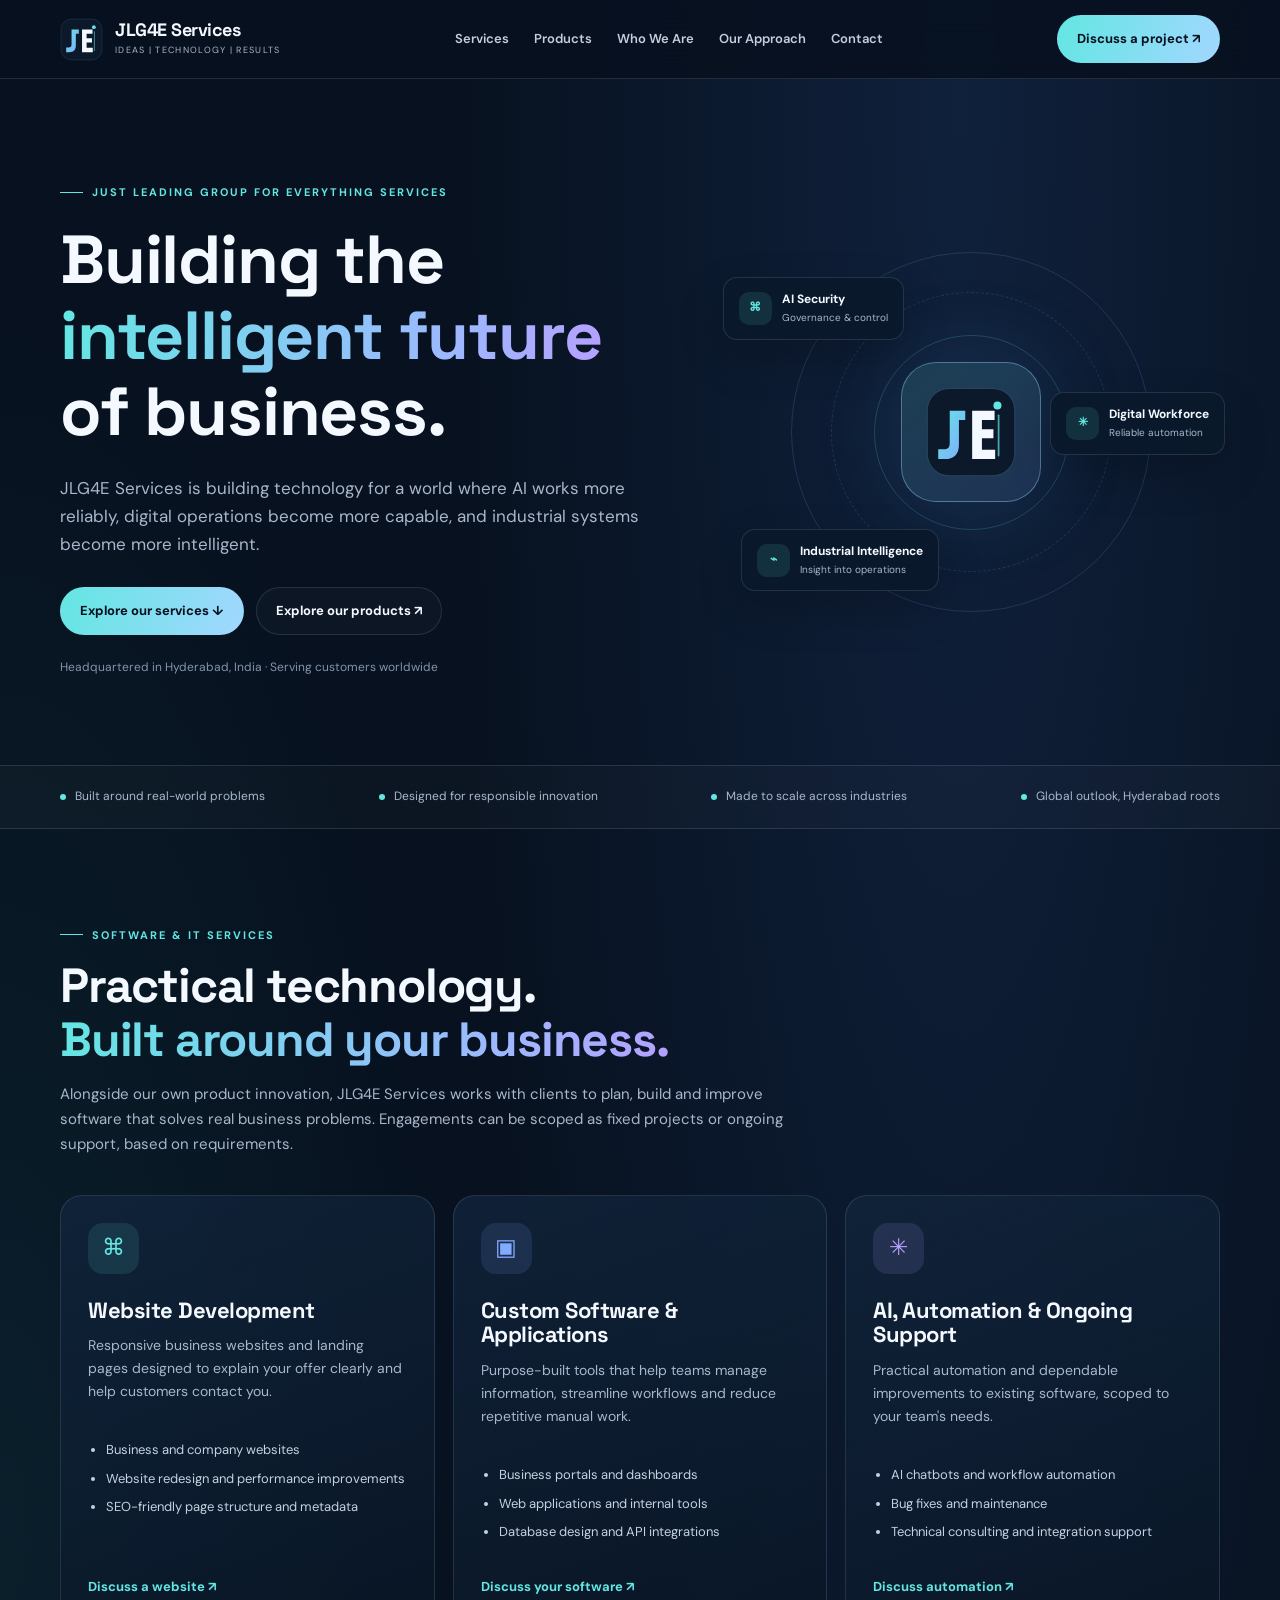
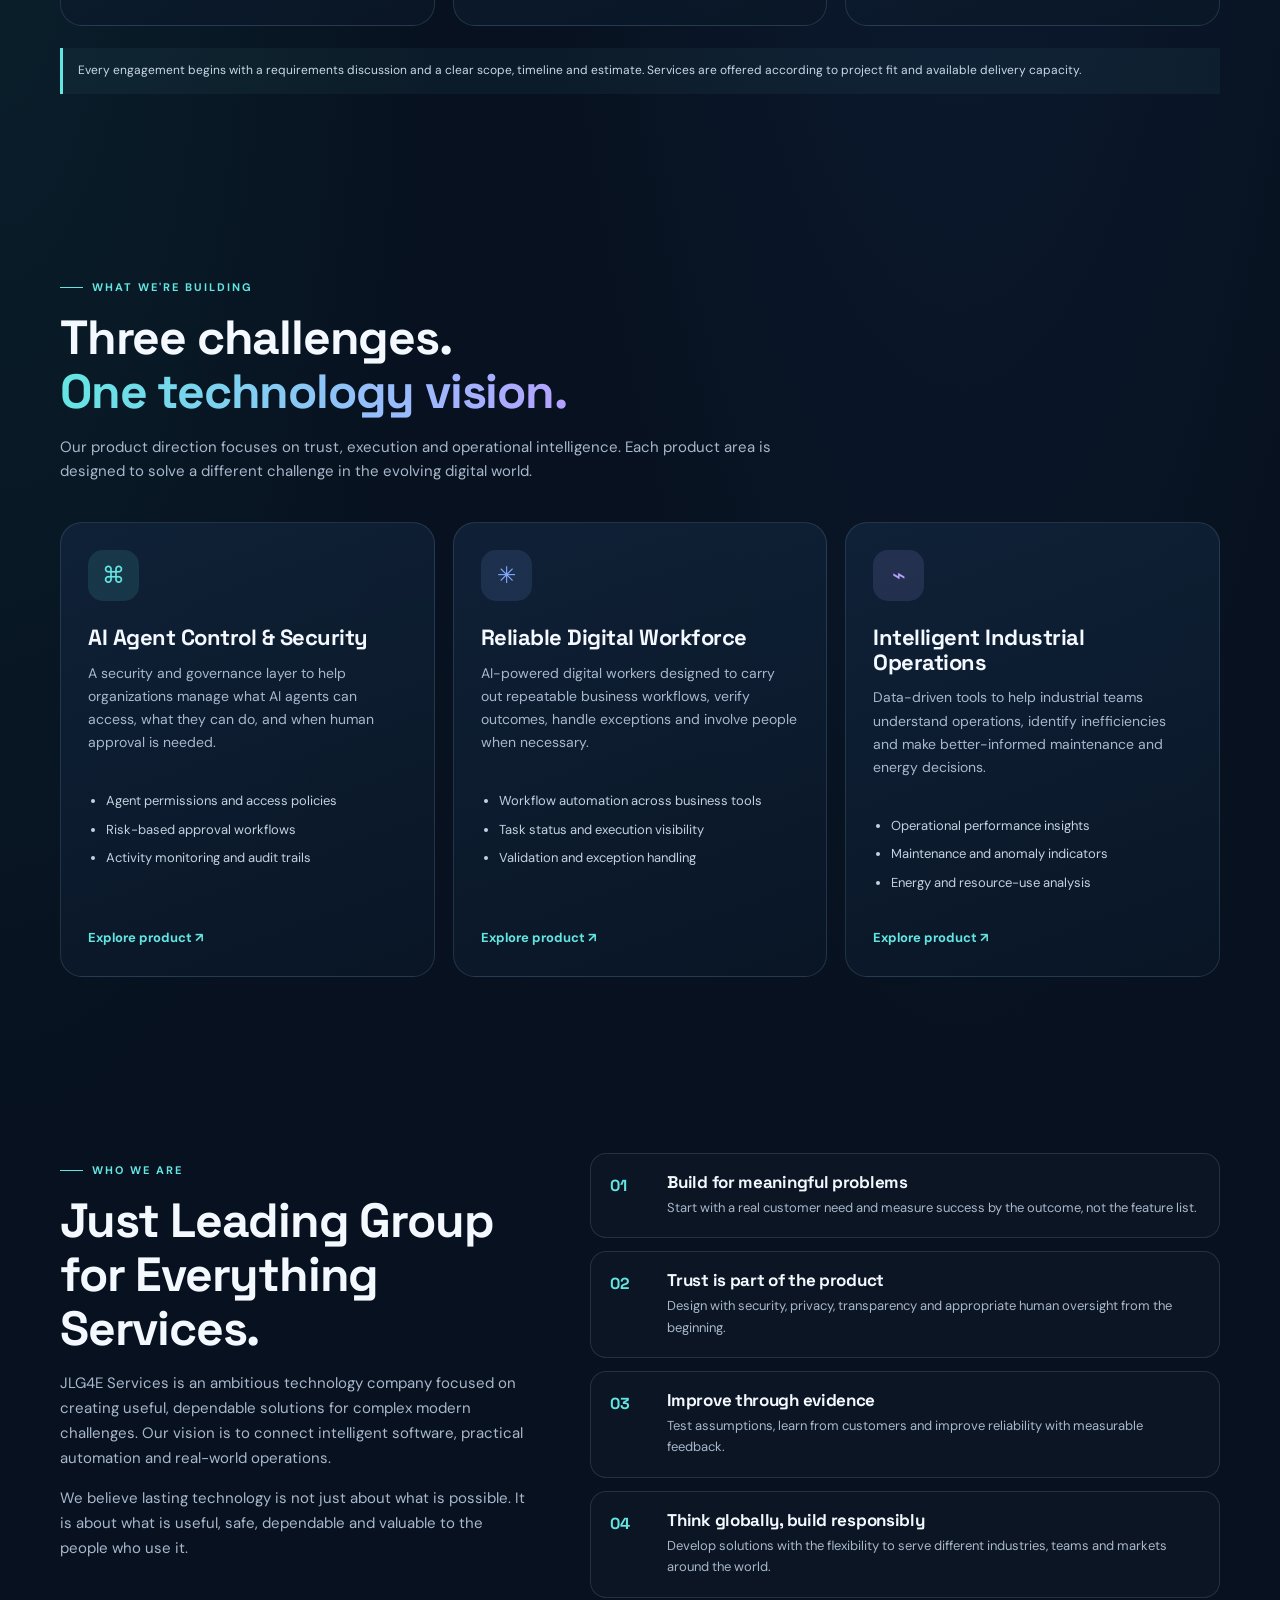
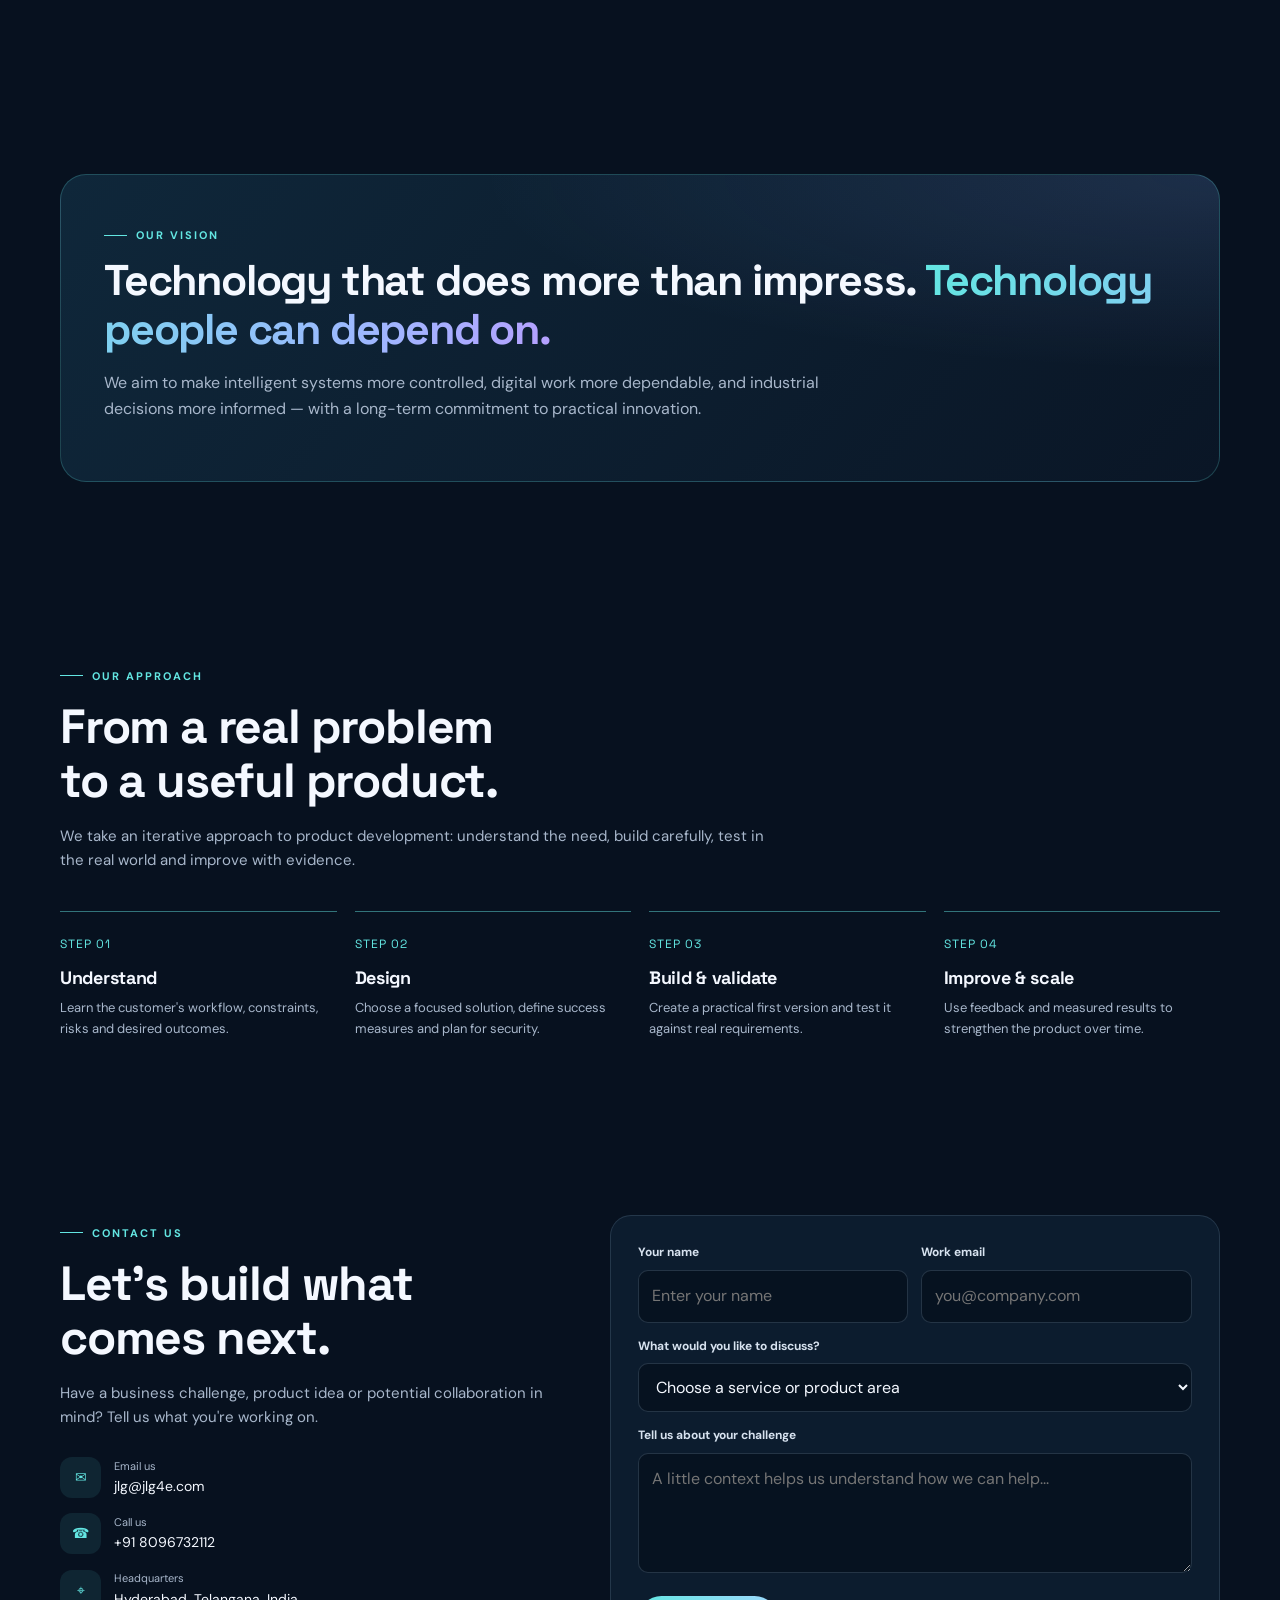
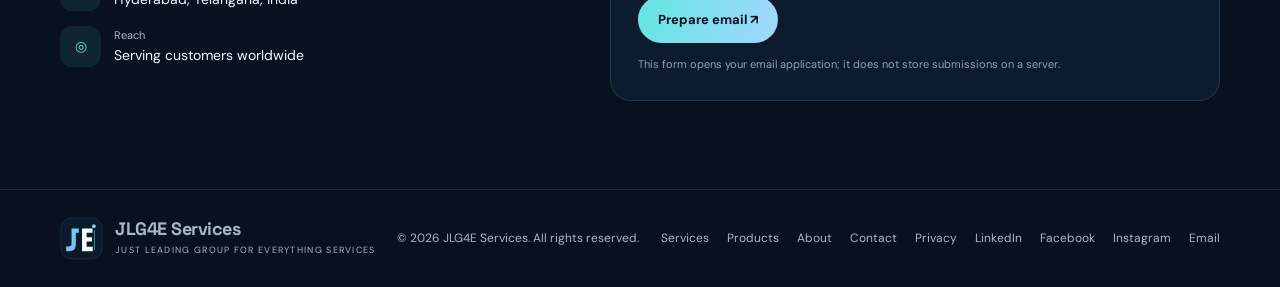
==== commit de697de0: "Add files via upload" ====
--- a/index.html
+++ b/index.html
@@ -1,4 +1,4 @@
-<!doctype html><html lang="en"><head><meta charset="utf-8"><meta name="viewport" content="width=device-width,initial-scale=1"><meta name="theme-color" content="#07111f"><title>JLG4E Services | Intelligence That Moves Business Forward</title><meta name="description" content="JLG4E Services builds technology for software development services, AI agent security, reliable digital workforces, and intelligent industrial operations. Headquartered in Hyderabad, serving customers worldwide."><link rel="canonical" href="https://jlg4e.com/"><meta property="og:site_name" content="JLG4E Services"><meta property="og:type" content="website"><meta property="og:locale" content="en_IN"><meta property="og:title" content="JLG4E Services | Intelligence That Moves Business Forward"><meta property="og:description" content="JLG4E Services builds technology for software development services, AI agent security, reliable digital workforces, and intelligent industrial operations. Headquartered in Hyderabad, serving customers worldwide."><meta property="og:url" content="https://jlg4e.com/"><meta property="og:image" content="https://jlg4e.com/assets/og-image.png"><meta property="og:image:width" content="1200"><meta property="og:image:height" content="630"><meta property="og:image:alt" content="JLG4E Services - Ideas, Technology, Results"><meta name="twitter:card" content="summary_large_image"><meta name="twitter:title" content="JLG4E Services | Intelligence That Moves Business Forward"><meta name="twitter:description" content="JLG4E Services builds technology for software development services, AI agent security, reliable digital workforces, and intelligent industrial operations. Headquartered in Hyderabad, serving customers worldwide."><meta name="twitter:image" content="https://jlg4e.com/assets/og-image.png"><link rel="icon" href="/favicon.ico" sizes="48x48"><link rel="icon" href="/favicon-192.png" type="image/png" sizes="192x192"><link rel="icon" href="/assets/logo.svg" type="image/svg+xml"><link rel="apple-touch-icon" href="/apple-touch-icon.png"><link rel="preconnect" href="https://fonts.googleapis.com"><link rel="preconnect" href="https://fonts.gstatic.com" crossorigin><link rel="stylesheet" href="https://fonts.googleapis.com/css2?family=DM+Sans:wght@400;500;700&family=Space+Grotesk:wght@500;700&display=swap"><link rel="stylesheet" href="assets/style.css"><script type="application/ld+json">{"@context": "https://schema.org", "@type": "Organization", "@id": "https://jlg4e.com/#organization", "name": "JLG4E Services", "alternateName": "Just Leading Group for Everything Services", "url": "https://jlg4e.com/", "logo": "https://jlg4e.com/assets/logo-512.png", "image": "https://jlg4e.com/assets/og-image.png", "slogan": "Ideas | Technology | Results", "email": "jlg@jlg4e.com", "telephone": "+91 8096732112", "address": {"@type": "PostalAddress", "addressLocality": "Hyderabad", "addressRegion": "Telangana", "addressCountry": "IN"}, "areaServed": "Worldwide", "sameAs": ["https://www.linkedin.com/company/jlg4e-services/"], "contactPoint": {"@type": "ContactPoint", "contactType": "customer support", "email": "jlg@jlg4e.com", "telephone": "+91 8096732112", "areaServed": "Worldwide", "availableLanguage": ["English", "Telugu", "Hindi"]}, "description": "Software development and IT services, alongside product innovation in AI agent security, reliable digital workforces and intelligent industrial operations."}</script><script type="application/ld+json">{"@context": "https://schema.org", "@type": "WebSite", "name": "JLG4E Services", "url": "https://jlg4e.com/", "publisher": {"@id": "https://jlg4e.com/#organization"}}</script></head><body><header class="topbar"><div class="container nav"><a class="brand" href="index.html"><img src="assets/logo.svg" alt="JLG4E logo"><span><span class="brand-name">JLG4E Services</span><span class="brand-sub">Ideas | Technology | Results</span></span></a><button class="menu-toggle" id="menuToggle" aria-label="Open navigation menu" aria-expanded="false">☰</button><nav class="nav-links" id="navLinks" aria-label="Main navigation"><a href="services.html">Services</a><a href="products.html">Products</a><a href="about.html">Who We Are</a><a href="index.html#approach">Our Approach</a><a href="contact.html">Contact</a></nav><a class="nav-cta" href="contact.html">Discuss a project ↗</a></div></header><main>
+<!doctype html><html lang="en"><head><meta charset="utf-8"><meta name="viewport" content="width=device-width,initial-scale=1"><meta name="theme-color" content="#07111f"><title>JLG4E Services | Intelligence That Moves Business Forward</title><meta name="description" content="JLG4E Services builds technology for software development services, AI agent security, reliable digital workforces, and intelligent industrial operations. Headquartered in Hyderabad, serving customers worldwide."><link rel="canonical" href="https://jlg4e.com/"><meta property="og:site_name" content="JLG4E Services"><meta property="og:type" content="website"><meta property="og:locale" content="en_IN"><meta property="og:title" content="JLG4E Services | Intelligence That Moves Business Forward"><meta property="og:description" content="JLG4E Services builds technology for software development services, AI agent security, reliable digital workforces, and intelligent industrial operations. Headquartered in Hyderabad, serving customers worldwide."><meta property="og:url" content="https://jlg4e.com/"><meta property="og:image" content="https://jlg4e.com/assets/og-image.png"><meta property="og:image:width" content="1200"><meta property="og:image:height" content="630"><meta property="og:image:alt" content="JLG4E Services - Ideas, Technology, Results"><meta name="twitter:card" content="summary_large_image"><meta name="twitter:title" content="JLG4E Services | Intelligence That Moves Business Forward"><meta name="twitter:description" content="JLG4E Services builds technology for software development services, AI agent security, reliable digital workforces, and intelligent industrial operations. Headquartered in Hyderabad, serving customers worldwide."><meta name="twitter:image" content="https://jlg4e.com/assets/og-image.png"><link rel="icon" href="/favicon.ico" sizes="48x48"><link rel="icon" href="/favicon-192.png" type="image/png" sizes="192x192"><link rel="icon" href="/assets/logo.svg" type="image/svg+xml"><link rel="apple-touch-icon" href="/apple-touch-icon.png"><link rel="preconnect" href="https://fonts.googleapis.com"><link rel="preconnect" href="https://fonts.gstatic.com" crossorigin><link rel="stylesheet" href="https://fonts.googleapis.com/css2?family=DM+Sans:wght@400;500;700&family=Space+Grotesk:wght@500;700&display=swap"><link rel="stylesheet" href="assets/style.css"><script type="application/ld+json">{"@context": "https://schema.org", "@type": "Organization", "@id": "https://jlg4e.com/#organization", "name": "JLG4E Services", "alternateName": "Just Leading Group for Everything Services", "url": "https://jlg4e.com/", "logo": "https://jlg4e.com/assets/logo-512.png", "image": "https://jlg4e.com/assets/og-image.png", "slogan": "Ideas | Technology | Results", "email": "jlg@jlg4e.com", "telephone": "+91 8096732112", "address": {"@type": "PostalAddress", "addressLocality": "Hyderabad", "addressRegion": "Telangana", "addressCountry": "IN"}, "areaServed": "Worldwide", "sameAs": ["https://www.linkedin.com/company/jlg4e-services/", "https://www.facebook.com/profile.php?id=100068793960996", "https://www.instagram.com/jlg4eservices/"], "contactPoint": {"@type": "ContactPoint", "contactType": "customer support", "email": "jlg@jlg4e.com", "telephone": "+91 8096732112", "areaServed": "Worldwide", "availableLanguage": ["English", "Telugu", "Hindi"]}, "description": "Software development and IT services, alongside product innovation in AI agent security, reliable digital workforces and intelligent industrial operations."}</script><script type="application/ld+json">{"@context": "https://schema.org", "@type": "WebSite", "name": "JLG4E Services", "url": "https://jlg4e.com/", "publisher": {"@id": "https://jlg4e.com/#organization"}}</script></head><body><header class="topbar"><div class="container nav"><a class="brand" href="index.html"><img src="assets/logo.svg" alt="JLG4E logo"><span><span class="brand-name">JLG4E Services</span><span class="brand-sub">Ideas | Technology | Results</span></span></a><button class="menu-toggle" id="menuToggle" aria-label="Open navigation menu" aria-expanded="false">☰</button><nav class="nav-links" id="navLinks" aria-label="Main navigation"><a href="services.html">Services</a><a href="products.html">Products</a><a href="about.html">Who We Are</a><a href="index.html#approach">Our Approach</a><a href="contact.html">Contact</a></nav><a class="nav-cta" href="contact.html">Discuss a project ↗</a></div></header><main>
 <section class="hero" id="home"><div class="container hero-grid"><div><span class="eyebrow">Just Leading Group for Everything Services</span><h1>Building the <span class="gradient">intelligent future</span> of business.</h1><p class="hero-copy">JLG4E Services is building technology for a world where AI works more reliably, digital operations become more capable, and industrial systems become more intelligent.</p><div class="actions"><a class="button primary" href="#services">Explore our services ↓</a><a class="button secondary" href="#products">Explore our products ↗</a></div><p class="note">Headquartered in Hyderabad, India · Serving customers worldwide</p></div>
 <div class="visual" aria-label="Connected intelligent technology illustration"><div class="orbit o1"></div><div class="orbit o2"></div><div class="orbit o3"></div><div class="core"><img src="assets/logo.svg" alt=""></div><div class="float fa"><span class="float-icon">⌘</span><span>AI Security<small>Governance &amp; control</small></span></div><div class="float fb"><span class="float-icon">✳</span><span>Digital Workforce<small>Reliable automation</small></span></div><div class="float fc"><span class="float-icon">⌁</span><span>Industrial Intelligence<small>Insight into operations</small></span></div></div></div></section>
 <div class="strip"><div class="container strip-inner"><span class="strip-item">Built around real-world problems</span><span class="strip-item">Designed for responsible innovation</span><span class="strip-item">Made to scale across industries</span><span class="strip-item">Global outlook, Hyderabad roots</span></div></div>
@@ -24,7 +24,7 @@
 <section id="approach"><div class="container"><div class="section-head reveal"><span class="eyebrow">Our approach</span><h2>From a real problem<br>to a useful product.</h2><p>We take an iterative approach to product development: understand the need, build carefully, test in the real world and improve with evidence.</p></div><div class="steps">
 <div class="step reveal"><span class="step-no">STEP 01</span><h3>Understand</h3><p>Learn the customer's workflow, constraints, risks and desired outcomes.</p></div><div class="step reveal"><span class="step-no">STEP 02</span><h3>Design</h3><p>Choose a focused solution, define success measures and plan for security.</p></div><div class="step reveal"><span class="step-no">STEP 03</span><h3>Build &amp; validate</h3><p>Create a practical first version and test it against real requirements.</p></div><div class="step reveal"><span class="step-no">STEP 04</span><h3>Improve &amp; scale</h3><p>Use feedback and measured results to strengthen the product over time.</p></div>
 </div></div></section>
-<section id="contact"><div class="container contact-grid"><div class="contact-copy reveal"><span class="eyebrow">Contact us</span><h2>Let's build what comes next.</h2><p>Have a business challenge, product idea or potential collaboration in mind? Tell us what you're working on.</p><div class="details">
+<section id="contact"><div class="container contact-grid"><div class="contact-copy reveal"><span class="eyebrow">Contact us</span><h2>Let's build what comes next.</h2><p>Have a business challenge, product idea or potential collaboration in mind? Tell us what you're working on.</p><div class="details" data-nosnippet>
 <a class="detail" href="mailto:jlg@jlg4e.com"><span class="detail-icon">✉</span><span><small>Email us</small>jlg@jlg4e.com</span></a><a class="detail" href="tel:+918096732112"><span class="detail-icon">☎</span><span><small>Call us</small>+91 8096732112</span></a><div class="detail"><span class="detail-icon">⌖</span><span><small>Headquarters</small>Hyderabad, Telangana, India</span></div><div class="detail"><span class="detail-icon">◎</span><span><small>Reach</small>Serving customers worldwide</span></div></div></div>
 <form class="form reveal" id="contactForm"><div class="form-row"><div class="field"><label for="name">Your name</label><input id="name" name="name" autocomplete="name" placeholder="Enter your name" required></div><div class="field"><label for="email">Work email</label><input id="email" name="email" type="email" autocomplete="email" placeholder="you@company.com" required></div></div><div class="field"><label for="interest">What would you like to discuss?</label><select id="interest" name="interest" required><option value="">Choose a service or product area</option><option>Website development</option><option>Custom software and applications</option><option>AI automation and ongoing support</option><option>AI Agent Control &amp; Security</option><option>Reliable Digital Workforce</option><option>Intelligent Industrial Operations</option><option>Partnership or general enquiry</option></select></div><div class="field"><label for="message">Tell us about your challenge</label><textarea id="message" name="message" placeholder="A little context helps us understand how we can help..." required></textarea></div><button class="button primary" type="submit">Prepare email ↗</button><p class="form-note">This form opens your email application; it does not store submissions on a server.</p></form>
-</div></section></main><footer><div class="container footer-inner"><a class="brand" href="index.html"><img src="assets/logo.svg" alt=""><span><span class="brand-name">JLG4E Services</span><span class="brand-sub">Just Leading Group for Everything Services</span></span></a><div>© <span class="year"></span> JLG4E Services. All rights reserved.</div><div class="footer-links"><a href="services.html">Services</a><a href="products.html">Products</a><a href="about.html">About</a><a href="contact.html">Contact</a><a href="privacy.html">Privacy</a><a href="https://www.linkedin.com/company/jlg4e-services/" rel="noopener" target="_blank">LinkedIn</a><a href="mailto:jlg@jlg4e.com">Email</a></div></div></footer><script src="assets/site.js" defer></script></body></html>+</div></section></main><footer><div class="container footer-inner"><a class="brand" href="index.html"><img src="assets/logo.svg" alt=""><span><span class="brand-name">JLG4E Services</span><span class="brand-sub">Just Leading Group for Everything Services</span></span></a><div>© <span class="year"></span> JLG4E Services. All rights reserved.</div><div class="footer-links"><a href="services.html">Services</a><a href="products.html">Products</a><a href="about.html">About</a><a href="contact.html">Contact</a><a href="privacy.html">Privacy</a><a href="https://www.linkedin.com/company/jlg4e-services/" rel="noopener" target="_blank">LinkedIn</a><a href="https://www.facebook.com/profile.php?id=100068793960996" rel="noopener" target="_blank">Facebook</a><a href="https://www.instagram.com/jlg4eservices/" rel="noopener" target="_blank">Instagram</a><a href="mailto:jlg@jlg4e.com">Email</a></div></div></footer><script src="assets/site.js" defer></script></body></html>
--- a/assets/style.css
+++ b/assets/style.css
@@ -1,3 +1,3 @@
 
 :root{--bg:#07111f;--soft:#0b192a;--panel:rgba(15,32,52,.78);--line:rgba(174,204,235,.15);--text:#f4f8ff;--muted:#a8b7cb;--cyan:#63e6e2;--blue:#82aaff;--violet:#b5a0ff;--max:1160px;--radius:22px}
-*{box-sizing:border-box}html{scroll-behavior:smooth;scroll-padding-top:90px}body{margin:0;background:radial-gradient(ellipse at 75% 2%,rgba(55,104,190,.18),transparent 32rem),radial-gradient(ellipse at 0% 30%,rgba(48,190,183,.08),transparent 28rem),var(--bg);color:var(--text);font-family:"DM Sans",sans-serif;line-height:1.65;-webkit-font-smoothing:antialiased}a{color:inherit;text-decoration:none}button,input,textarea,select{font:inherit}.container{width:min(var(--max),calc(100% - 44px));margin-inline:auto}.topbar{position:sticky;top:0;z-index:50;background:rgba(7,17,31,.88);backdrop-filter:blur(16px);border-bottom:1px solid var(--line)}.nav{min-height:78px;display:flex;align-items:center;justify-content:space-between;gap:24px}.brand{display:inline-flex;align-items:center;gap:12px;min-width:max-content}.brand img{width:43px;height:43px}.brand-name{font-family:"Space Grotesk",sans-serif;font-size:18px;font-weight:700;letter-spacing:-.5px;line-height:1.1;display:block}.brand-sub{display:block;color:var(--muted);font-size:9px;letter-spacing:1.3px;text-transform:uppercase;margin-top:4px}.nav-links{display:flex;align-items:center;gap:25px;color:#c3cfdf;font-size:13px;font-weight:600}.nav-links a:hover,.footer-links a:hover{color:var(--cyan)}.nav-cta,.button{display:inline-flex;justify-content:center;align-items:center;gap:9px;border-radius:999px;padding:12px 19px;font-weight:700;font-size:13px;border:1px solid transparent;transition:transform .2s,border-color .2s;cursor:pointer}.nav-cta,.primary{background:linear-gradient(110deg,var(--cyan),#a2d7ff);color:#07111f}.nav-cta:hover,.button:hover{transform:translateY(-2px)}.secondary{color:var(--text);border-color:var(--line);background:rgba(255,255,255,.025)}.secondary:hover{border-color:rgba(99,230,226,.55)}.menu-toggle{display:none;background:transparent;color:var(--text);border:1px solid var(--line);border-radius:12px;padding:8px 11px}.eyebrow{display:inline-flex;align-items:center;gap:9px;color:var(--cyan);text-transform:uppercase;letter-spacing:2px;font-size:11px;font-weight:700}.eyebrow:before{content:"";display:inline-block;width:23px;height:1px;background:var(--cyan)}h1,h2,h3{font-family:"Space Grotesk",sans-serif;letter-spacing:-1.2px;line-height:1.12;margin:0}.gradient{color:var(--cyan);background:linear-gradient(100deg,var(--cyan),#9db8ff 72%,var(--violet));-webkit-background-clip:text;background-clip:text;-webkit-text-fill-color:transparent}.hero{padding:96px 0 76px}.hero-grid{display:grid;grid-template-columns:1.1fr .9fr;gap:55px;align-items:center}.hero h1{font-size:clamp(42px,5.4vw,68px);margin-top:20px}.hero-copy{max-width:630px;color:var(--muted);font-size:17px;margin:24px 0 29px}.actions{display:flex;flex-wrap:wrap;gap:12px}.note{margin-top:23px;color:#8294ac;font-size:12px}.visual{position:relative;min-height:390px;display:grid;place-items:center}.orbit{position:absolute;border:1px solid rgba(130,170,255,.17);border-radius:50%}.o1{width:360px;height:360px}.o2{width:280px;height:280px;border-style:dashed;animation:rotate 42s linear infinite}.o3{width:195px;height:195px;border-color:rgba(99,230,226,.2)}.core{width:140px;height:140px;border-radius:35px;display:grid;place-items:center;background:linear-gradient(145deg,rgba(99,230,226,.17),rgba(130,170,255,.15));border:1px solid rgba(150,218,255,.4);box-shadow:0 0 90px rgba(76,151,224,.16)}.core img{width:92px;height:92px}.float{position:absolute;padding:12px 15px;background:rgba(10,25,43,.96);border:1px solid var(--line);border-radius:14px;box-shadow:0 18px 45px #0003;font-size:12px;font-weight:700;display:flex;gap:10px;align-items:center}.float small{display:block;color:var(--muted);font-size:10px;font-weight:400}.float-icon{width:33px;height:33px;display:grid;place-items:center;border-radius:10px;color:var(--cyan);background:#63e6e21c}.fa{top:40px;left:0}.fb{top:155px;right:-5px}.fc{bottom:36px;left:18px}.strip{border-block:1px solid var(--line);background:#ffffff05}.strip-inner{display:flex;justify-content:space-between;align-items:center;gap:20px;flex-wrap:wrap;padding:21px 0;color:#a9b9cd;font-size:12px}.strip-item:before{content:"";display:inline-block;width:6px;height:6px;border-radius:50%;background:var(--cyan);margin-right:9px;vertical-align:middle}section{padding:88px 0}.section-head{max-width:730px;margin-bottom:38px}.section-head h2,.about-title h2,.contact-copy h2{font-size:clamp(32px,4vw,48px);margin-top:15px}.section-head p,.about-title p,.contact-copy>p{color:var(--muted);font-size:15px;margin-top:16px}.products{display:grid;grid-template-columns:repeat(3,1fr);gap:18px}.card{padding:27px;border-radius:var(--radius);background:linear-gradient(160deg,rgba(17,36,59,.84),rgba(10,23,39,.8));border:1px solid var(--line);display:flex;flex-direction:column;position:relative;overflow:hidden;transition:transform .25s,border-color .25s}.card:hover{transform:translateY(-5px);border-color:#63e6e26b}.product-icon{width:51px;height:51px;border-radius:15px;display:grid;place-items:center;font-size:23px;margin-bottom:24px;background:#63e6e21c;color:var(--cyan)}.blue{background:#82aaff20;color:var(--blue)}.violet{background:#b5a0ff20;color:var(--violet)}.card h3{font-size:22px;letter-spacing:-.5px;margin-bottom:12px}.card p{color:var(--muted);font-size:14px;margin:0 0 16px}.card ul,.feature-list{padding-left:18px;color:#c5d1e0;font-size:13px}.card li,.feature-list li{margin:7px 0}.text-link{margin-top:auto;padding-top:14px;color:var(--cyan);font-size:13px;font-weight:700}.about-grid,.contact-grid{display:grid;grid-template-columns:.85fr 1.15fr;gap:65px;align-items:start}.principles{display:grid;gap:13px}.principle{display:grid;grid-template-columns:42px 1fr;gap:15px;padding:19px;border:1px solid var(--line);border-radius:16px;background:#ffffff05}.number{color:var(--cyan);font-family:"Space Grotesk";font-weight:700}.principle h3{font-size:17px;letter-spacing:-.3px;margin-bottom:5px}.principle p{color:var(--muted);font-size:13px;margin:0}.vision{padding:43px;border-radius:26px;border:1px solid #63e6e238;background:radial-gradient(ellipse at 100% 0%,#82aaff26,transparent 45%),linear-gradient(130deg,#0f273a,#0a1626);}.vision h2{font-size:clamp(30px,4vw,43px);margin-top:13px}.vision p{color:var(--muted);max-width:750px}.steps{display:grid;grid-template-columns:repeat(4,1fr);gap:18px}.step{border-top:1px solid #63e6e277;padding-top:18px}.step-no{font-family:"Space Grotesk";color:var(--cyan);font-size:12px;letter-spacing:1px}.step h3{font-size:18px;margin:12px 0 8px;letter-spacing:-.3px}.step p{color:var(--muted);font-size:13px;margin:0}.contact-grid{grid-template-columns:.9fr 1.1fr;gap:50px}.details{display:grid;gap:15px;margin-top:27px}.detail{display:flex;gap:13px;align-items:center;font-size:14px}.detail-icon{width:41px;height:41px;display:grid;place-items:center;border-radius:12px;background:#63e6e218;color:var(--cyan)}.detail small{display:block;color:var(--muted);font-size:11px}.form{padding:27px;border:1px solid var(--line);background:var(--panel);border-radius:21px}.form-row{display:grid;grid-template-columns:1fr 1fr;gap:13px}.field{margin-bottom:14px}.field label{display:block;color:#d7e2ef;font-size:12px;font-weight:700;margin-bottom:7px}.field input,.field textarea,.field select{width:100%;border:1px solid #aecceb2e;background:#040d18a0;color:var(--text);padding:12px 13px;border-radius:10px;outline:none}.field input:focus,.field textarea:focus,.field select:focus{border-color:var(--cyan)}.field textarea{min-height:120px;resize:vertical}.field option{background:var(--soft)}.form-note{color:#8fa1b8;font-size:11px;margin:12px 0 0}footer{border-top:1px solid var(--line);padding:27px 0}.footer-inner{display:flex;justify-content:space-between;align-items:center;gap:20px;color:var(--muted);font-size:12px}.footer-links{display:flex;gap:18px;flex-wrap:wrap}.back-link{display:inline-block;color:var(--cyan);font-size:13px;margin-bottom:25px}.detail-hero{padding:76px 0 50px}.detail-hero h1{font-size:clamp(39px,5vw,61px);margin-top:18px;max-width:900px}.detail-hero .hero-copy{max-width:780px}.detail-layout{display:grid;grid-template-columns:1fr .75fr;gap:38px;align-items:start}.content-panel{border:1px solid var(--line);background:#ffffff05;border-radius:20px;padding:27px}.content-panel h2{font-size:25px;margin-bottom:15px}.content-panel p{color:var(--muted);font-size:14px}.content-panel+.content-panel{margin-top:17px}.side-panel{position:sticky;top:105px}.side-panel h3{font-size:19px;margin-bottom:13px}.tag-list{display:flex;flex-wrap:wrap;gap:8px}.tag{border:1px solid var(--line);border-radius:999px;padding:7px 10px;color:#d5e0ed;font-size:11px}.notice{border-left:3px solid var(--cyan);padding:13px 15px;background:#63e6e20c;color:#c8d8e8;font-size:12px;margin-top:20px}.reveal{opacity:0;transform:translateY(14px);transition:opacity .55s,transform .55s}.reveal.visible{opacity:1;transform:none}@keyframes rotate{to{transform:rotate(360deg)}}@media(prefers-reduced-motion:reduce){*,*:before,*:after{scroll-behavior:auto!important;animation:none!important;transition:none!important}.reveal{opacity:1;transform:none}}@media(max-width:900px){.hero-grid{grid-template-columns:1fr;gap:22px}.visual{min-height:350px}.products{grid-template-columns:1fr}.about-grid,.contact-grid,.detail-layout{grid-template-columns:1fr;gap:30px}.steps{grid-template-columns:repeat(2,1fr)}.side-panel{position:static}}@media(max-width:680px){.container{width:calc(100% - 30px)}.nav{min-height:69px}.menu-toggle{display:inline-flex}.nav-cta{display:none}.nav-links{display:none;position:absolute;left:15px;right:15px;top:68px;padding:15px;flex-direction:column;align-items:stretch;gap:0;background:#0b192a;border:1px solid var(--line);border-radius:15px}.nav-links.open{display:flex}.nav-links a{padding:11px 8px}.brand-name{font-size:16px}.brand img{width:39px;height:39px}.hero{padding:60px 0 45px}.hero h1{font-size:clamp(39px,11vw,54px)}.hero-copy{font-size:15px}.visual{min-height:305px;transform:scale(.85);margin:-15px -20px}.o1{width:320px;height:320px}.o2{width:250px;height:250px}.o3{width:175px;height:175px}.fa{top:5px}.fb{top:115px}.fc{bottom:5px}.strip-inner{justify-content:flex-start;gap:12px 20px}section{padding:65px 0}.vision{padding:27px}.steps{grid-template-columns:1fr}.form-row{grid-template-columns:1fr;gap:0}.form{padding:19px}.footer-inner{align-items:flex-start;flex-direction:column}.detail-hero{padding:55px 0 35px}.content-panel{padding:21px}}
+*{box-sizing:border-box}html{scroll-behavior:smooth;scroll-padding-top:90px}body{margin:0;background:radial-gradient(ellipse at 75% 2%,rgba(55,104,190,.18),transparent 32rem),radial-gradient(ellipse at 0% 30%,rgba(48,190,183,.08),transparent 28rem),var(--bg);color:var(--text);font-family:"DM Sans",sans-serif;line-height:1.65;-webkit-font-smoothing:antialiased}a{color:inherit;text-decoration:none}button,input,textarea,select{font:inherit}.container{width:min(var(--max),calc(100% - 44px));margin-inline:auto}.topbar{position:sticky;top:0;z-index:50;background:rgba(7,17,31,.88);backdrop-filter:blur(16px);border-bottom:1px solid var(--line)}.nav{min-height:78px;display:flex;align-items:center;justify-content:space-between;gap:24px}.brand{display:inline-flex;align-items:center;gap:12px;min-width:max-content}.brand img{width:43px;height:43px}.brand-name{font-family:"Space Grotesk",sans-serif;font-size:18px;font-weight:700;letter-spacing:-.5px;line-height:1.1;display:block}.brand-sub{display:block;color:var(--muted);font-size:9px;letter-spacing:1.3px;text-transform:uppercase;margin-top:4px}.nav-links{display:flex;align-items:center;gap:25px;color:#c3cfdf;font-size:13px;font-weight:600}.nav-links a:hover,.footer-links a:hover{color:var(--cyan)}.nav-cta,.button{display:inline-flex;justify-content:center;align-items:center;gap:9px;border-radius:999px;padding:12px 19px;font-weight:700;font-size:13px;border:1px solid transparent;transition:transform .2s,border-color .2s;cursor:pointer}.nav-cta,.primary{background:linear-gradient(110deg,var(--cyan),#a2d7ff);color:#07111f}.nav-cta:hover,.button:hover{transform:translateY(-2px)}.secondary{color:var(--text);border-color:var(--line);background:rgba(255,255,255,.025)}.secondary:hover{border-color:rgba(99,230,226,.55)}.menu-toggle{display:none;background:transparent;color:var(--text);border:1px solid var(--line);border-radius:12px;padding:8px 11px}.eyebrow{display:inline-flex;align-items:center;gap:9px;color:var(--cyan);text-transform:uppercase;letter-spacing:2px;font-size:11px;font-weight:700}.eyebrow:before{content:"";display:inline-block;width:23px;height:1px;background:var(--cyan)}h1,h2,h3{font-family:"Space Grotesk",sans-serif;letter-spacing:-1.2px;line-height:1.12;margin:0}.gradient{color:var(--cyan);background:linear-gradient(100deg,var(--cyan),#9db8ff 72%,var(--violet));-webkit-background-clip:text;background-clip:text;-webkit-text-fill-color:transparent}.hero{padding:96px 0 76px}.hero-grid{display:grid;grid-template-columns:1.1fr .9fr;gap:55px;align-items:center}.hero h1{font-size:clamp(42px,5.4vw,68px);margin-top:20px}.hero-copy{max-width:630px;color:var(--muted);font-size:17px;margin:24px 0 29px}.actions{display:flex;flex-wrap:wrap;gap:12px}.note{margin-top:23px;color:#8294ac;font-size:12px}.visual{position:relative;min-height:390px;display:grid;place-items:center}.orbit{position:absolute;border:1px solid rgba(130,170,255,.17);border-radius:50%}.o1{width:360px;height:360px}.o2{width:280px;height:280px;border-style:dashed;animation:rotate 42s linear infinite}.o3{width:195px;height:195px;border-color:rgba(99,230,226,.2)}.core{width:140px;height:140px;border-radius:35px;display:grid;place-items:center;background:linear-gradient(145deg,rgba(99,230,226,.17),rgba(130,170,255,.15));border:1px solid rgba(150,218,255,.4);box-shadow:0 0 90px rgba(76,151,224,.16)}.core img{width:92px;height:92px}.float{position:absolute;padding:12px 15px;background:rgba(10,25,43,.96);border:1px solid var(--line);border-radius:14px;box-shadow:0 18px 45px #0003;font-size:12px;font-weight:700;display:flex;gap:10px;align-items:center}.float small{display:block;color:var(--muted);font-size:10px;font-weight:400}.float-icon{width:33px;height:33px;display:grid;place-items:center;border-radius:10px;color:var(--cyan);background:#63e6e21c}.fa{top:40px;left:0}.fb{top:155px;right:-5px}.fc{bottom:36px;left:18px}.strip{border-block:1px solid var(--line);background:#ffffff05}.strip-inner{display:flex;justify-content:space-between;align-items:center;gap:20px;flex-wrap:wrap;padding:21px 0;color:#a9b9cd;font-size:12px}.strip-item:before{content:"";display:inline-block;width:6px;height:6px;border-radius:50%;background:var(--cyan);margin-right:9px;vertical-align:middle}section{padding:88px 0}.section-head{max-width:730px;margin-bottom:38px}.section-head h2,.about-title h2,.contact-copy h2{font-size:clamp(32px,4vw,48px);margin-top:15px}.section-head p,.about-title p,.contact-copy>p{color:var(--muted);font-size:15px;margin-top:16px}.products{display:grid;grid-template-columns:repeat(3,1fr);gap:18px}.card{padding:27px;border-radius:var(--radius);background:linear-gradient(160deg,rgba(17,36,59,.84),rgba(10,23,39,.8));border:1px solid var(--line);display:flex;flex-direction:column;position:relative;overflow:hidden;transition:transform .25s,border-color .25s}.card:hover{transform:translateY(-5px);border-color:#63e6e26b}.product-icon{width:51px;height:51px;border-radius:15px;display:grid;place-items:center;font-size:23px;margin-bottom:24px;background:#63e6e21c;color:var(--cyan)}.blue{background:#82aaff20;color:var(--blue)}.violet{background:#b5a0ff20;color:var(--violet)}.card h3{font-size:22px;letter-spacing:-.5px;margin-bottom:12px}.card p{color:var(--muted);font-size:14px;margin:0 0 16px}.card ul,.feature-list{padding-left:18px;color:#c5d1e0;font-size:13px}.card li,.feature-list li{margin:7px 0}.text-link{margin-top:auto;padding-top:14px;color:var(--cyan);font-size:13px;font-weight:700}.about-grid,.contact-grid{display:grid;grid-template-columns:.85fr 1.15fr;gap:65px;align-items:start}.principles{display:grid;gap:13px}.principle{display:grid;grid-template-columns:42px 1fr;gap:15px;padding:19px;border:1px solid var(--line);border-radius:16px;background:#ffffff05}.number{color:var(--cyan);font-family:"Space Grotesk";font-weight:700}.principle h3{font-size:17px;letter-spacing:-.3px;margin-bottom:5px}.principle p{color:var(--muted);font-size:13px;margin:0}.vision{padding:43px;border-radius:26px;border:1px solid #63e6e238;background:radial-gradient(ellipse at 100% 0%,#82aaff26,transparent 45%),linear-gradient(130deg,#0f273a,#0a1626);}.vision h2{font-size:clamp(30px,4vw,43px);margin-top:13px}.vision p{color:var(--muted);max-width:750px}.steps{display:grid;grid-template-columns:repeat(4,1fr);gap:18px}.step{border-top:1px solid #63e6e277;padding-top:18px}.step-no{font-family:"Space Grotesk";color:var(--cyan);font-size:12px;letter-spacing:1px}.step h3{font-size:18px;margin:12px 0 8px;letter-spacing:-.3px}.step p{color:var(--muted);font-size:13px;margin:0}.contact-grid{grid-template-columns:.9fr 1.1fr;gap:50px}.details{display:grid;gap:15px;margin-top:27px}.detail{display:flex;gap:13px;align-items:center;font-size:14px}.detail-icon{width:41px;height:41px;display:grid;place-items:center;border-radius:12px;background:#63e6e218;color:var(--cyan)}.detail small{display:block;color:var(--muted);font-size:11px}.form{padding:27px;border:1px solid var(--line);background:var(--panel);border-radius:21px}.form-row{display:grid;grid-template-columns:1fr 1fr;gap:13px}.field{margin-bottom:14px}.field label{display:block;color:#d7e2ef;font-size:12px;font-weight:700;margin-bottom:7px}.field input,.field textarea,.field select{width:100%;border:1px solid #aecceb2e;background:#040d18a0;color:var(--text);padding:12px 13px;border-radius:10px;outline:none}.field input:focus,.field textarea:focus,.field select:focus{border-color:var(--cyan)}.field textarea{min-height:120px;resize:vertical}.field option{background:var(--soft)}.form-note{color:#8fa1b8;font-size:11px;margin:12px 0 0}footer{border-top:1px solid var(--line);padding:27px 0}.footer-inner{display:flex;justify-content:space-between;align-items:center;gap:20px;color:var(--muted);font-size:12px}.footer-links{display:flex;gap:18px;flex-wrap:wrap}.back-link{display:block;width:max-content;color:var(--cyan);font-size:13px;margin-bottom:25px}.detail-hero{padding:76px 0 50px}.detail-hero h1{font-size:clamp(39px,5vw,61px);margin-top:18px;max-width:900px}.detail-hero .hero-copy{max-width:780px}.detail-layout{display:grid;grid-template-columns:1fr .75fr;gap:38px;align-items:start}.content-panel{border:1px solid var(--line);background:#ffffff05;border-radius:20px;padding:27px}.content-panel h2{font-size:25px;margin-bottom:15px}.content-panel p{color:var(--muted);font-size:14px}.content-panel+.content-panel{margin-top:17px}.side-panel{position:sticky;top:105px}.side-panel h3{font-size:19px;margin-bottom:13px}.tag-list{display:flex;flex-wrap:wrap;gap:8px}.tag{border:1px solid var(--line);border-radius:999px;padding:7px 10px;color:#d5e0ed;font-size:11px}.notice{border-left:3px solid var(--cyan);padding:13px 15px;background:#63e6e20c;color:#c8d8e8;font-size:12px;margin-top:20px}.reveal{opacity:0;transform:translateY(14px);transition:opacity .55s,transform .55s}.reveal.visible{opacity:1;transform:none}@keyframes rotate{to{transform:rotate(360deg)}}@media(prefers-reduced-motion:reduce){*,*:before,*:after{scroll-behavior:auto!important;animation:none!important;transition:none!important}.reveal{opacity:1;transform:none}}@media(max-width:900px){.hero-grid{grid-template-columns:1fr;gap:22px}.visual{min-height:350px}.products{grid-template-columns:1fr}.about-grid,.contact-grid,.detail-layout{grid-template-columns:1fr;gap:30px}.steps{grid-template-columns:repeat(2,1fr)}.side-panel{position:static}}@media(max-width:680px){.container{width:calc(100% - 30px)}.nav{min-height:69px}.menu-toggle{display:inline-flex}.nav-cta{display:none}.nav-links{display:none;position:absolute;left:15px;right:15px;top:68px;padding:15px;flex-direction:column;align-items:stretch;gap:0;background:#0b192a;border:1px solid var(--line);border-radius:15px}.nav-links.open{display:flex}.nav-links a{padding:11px 8px}.brand-name{font-size:16px}.brand img{width:39px;height:39px}.hero{padding:60px 0 45px}.hero h1{font-size:clamp(39px,11vw,54px)}.hero-copy{font-size:15px}.visual{min-height:305px;transform:scale(.85);margin:-15px -20px}.o1{width:320px;height:320px}.o2{width:250px;height:250px}.o3{width:175px;height:175px}.fa{top:5px}.fb{top:115px}.fc{bottom:5px}.strip-inner{justify-content:flex-start;gap:12px 20px}section{padding:65px 0}.vision{padding:27px}.steps{grid-template-columns:1fr}.form-row{grid-template-columns:1fr;gap:0}.form{padding:19px}.footer-inner{align-items:flex-start;flex-direction:column}.detail-hero{padding:55px 0 35px}.content-panel{padding:21px}}
